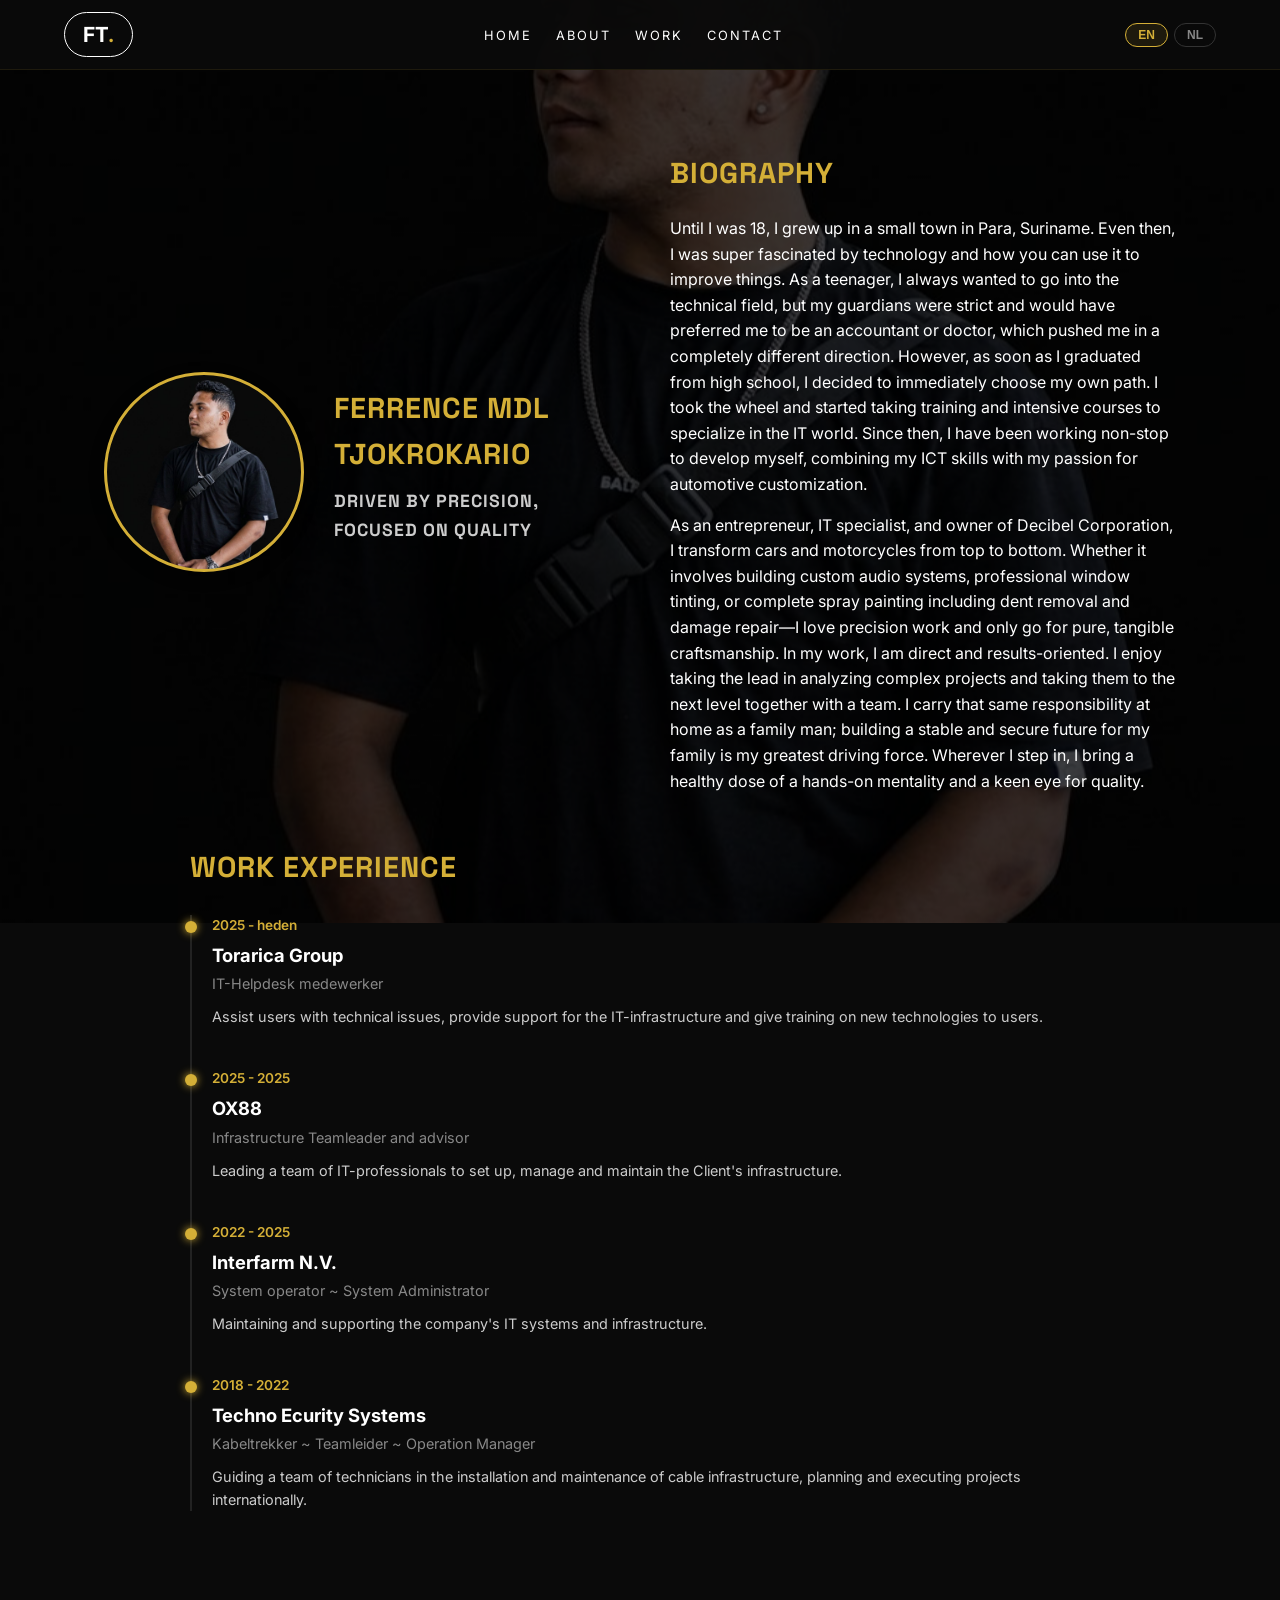
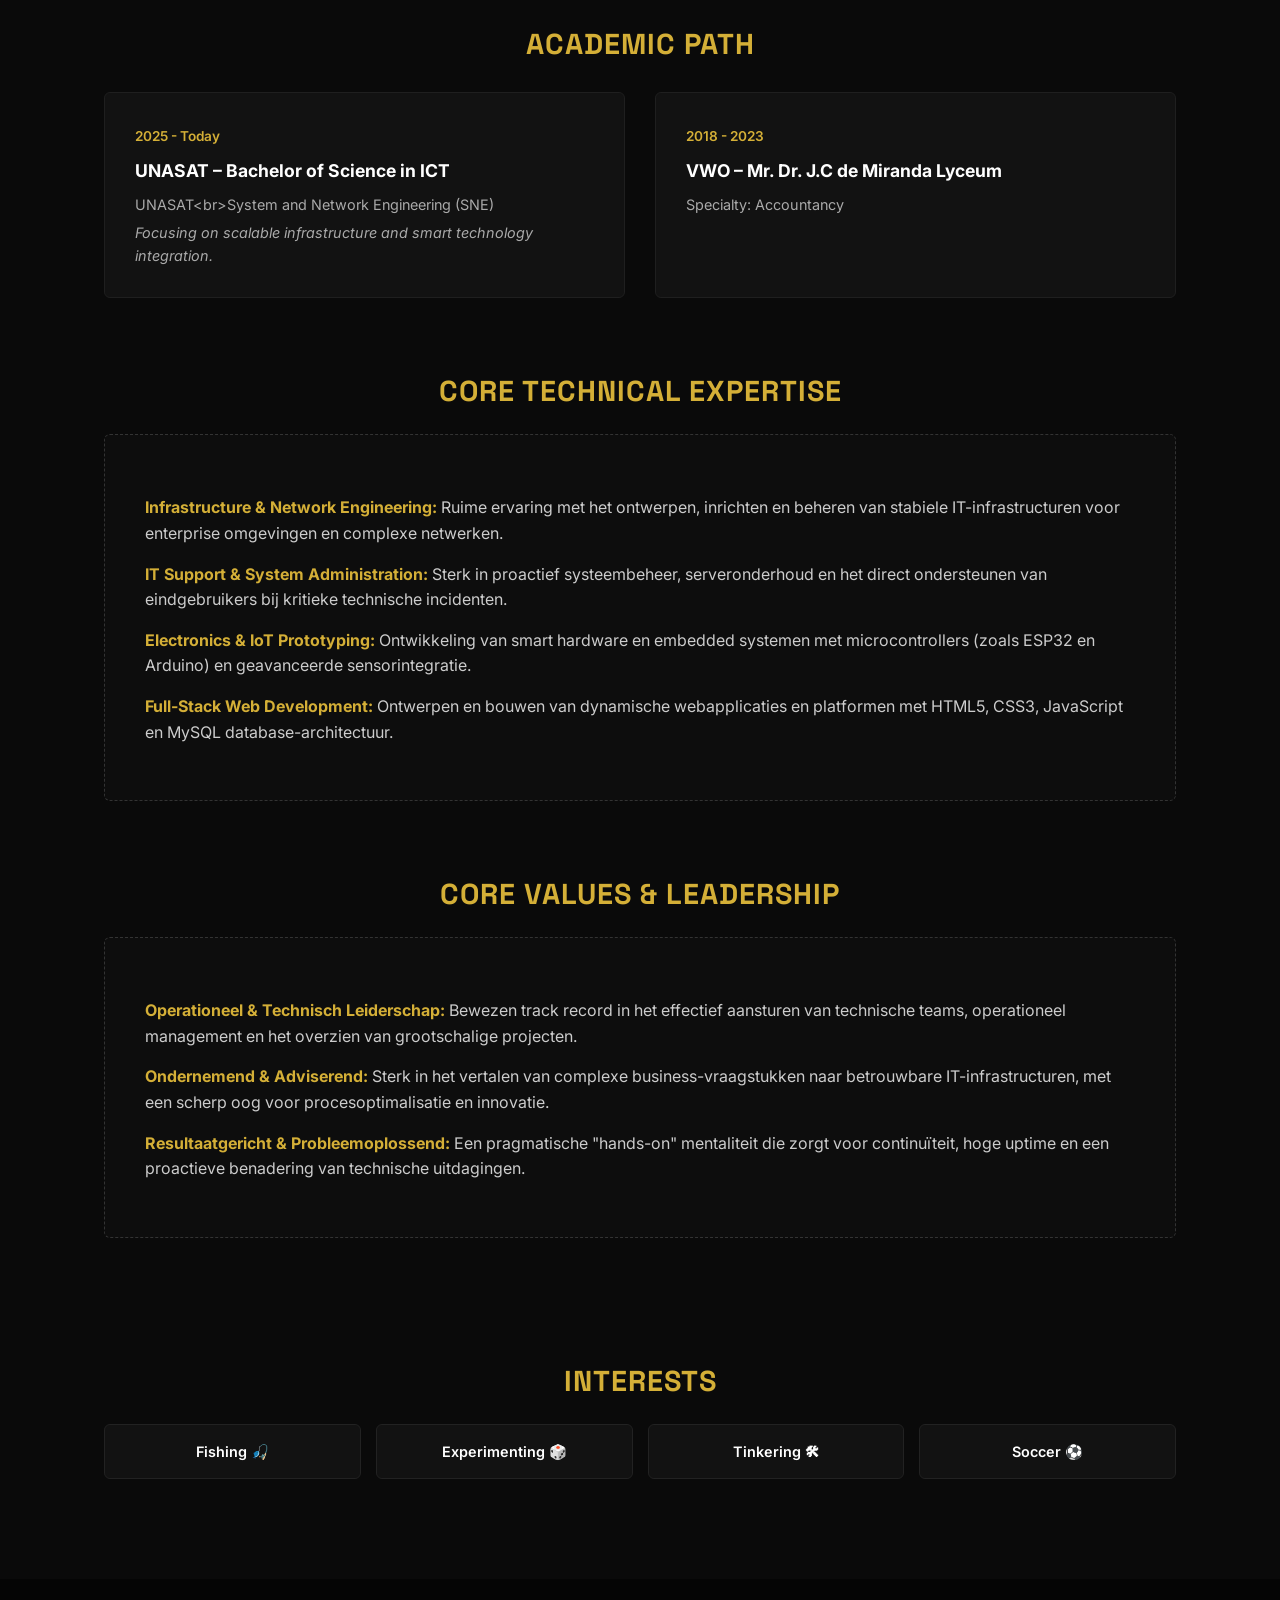
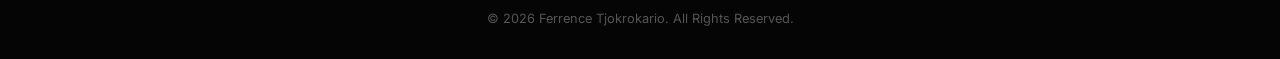
==== about.html @ aac88b79 "Updated portfolio files" ====
<!DOCTYPE html>
<html lang="en">
<head>
    <meta charset="UTF-8">
    <meta name="viewport" content="width=device-width, initial-scale=1.0">
    <title>About | Ferrence Tjokrokario</title>
    <link href="https://fonts.googleapis.com/css2?family=Space+Grotesk:wght@400;600;700&family=Inter:wght@300;400;600&display=swap" rel="stylesheet">
    <link rel="stylesheet" href="css/main.css">
    <link rel="stylesheet" href="css/about.css">
</head>
<body class="page-about">
    <nav>
        <div class="logo">FT<span>.</span></div>
        <ul class="nav-links">
            <li><a href="index.html" data-i18n="nav.home">Home</a></li>
            <li><a href="about.html" data-i18n="nav.about">About</a></li>
            <li><a href="work.html" data-i18n="nav.work">Work</a></li>
            <li><a href="contact.html" data-i18n="nav.contact">Contact</a></li>
        </ul>
        <div class="lang-switcher">
            <button type="button" class="lang-btn active" data-lang="en">EN</button>
            <button type="button" class="lang-btn" data-lang="nl">NL</button>
        </div>
    </nav>

    <section class="about-hero">
        <div class="overlay"></div>
        
        <div class="about-container fade-init">
            
            <div class="about-content">
                <div class="bio-section">
                    <div class="bio-image-container"></div>
                    <div class="bio-text-intro">
                        <h2 class="gold-heading professional-heading" data-i18n="about.nameHeading">Ferrence MDL Tjokrokario</h2>
                        <h3 class="professional-heading" data-i18n="about.paragraph" style="color: #ccc; font-size: 1.1rem; margin-top: -10px; margin-bottom: 15px;">Gedreven door precisie, gefocust op kwaliteit</h3>
                    </div>
                </div>
                
                <div class="bio-text">
                    <h2 class="gold-heading professional-heading" data-i18n="about.sectionTitle">Biografie</h2>
                    <p data-i18n="about.bioLabel">Ik ben een ondernemer en IT-specialist die het liefst bezig is met tastbare, strakke oplossingen. Als eigenaar van Decibel Corporation transformeer ik auto’s en motoren van top tot teen. Of het nu gaat om het bouwen van custom audio-installaties, professioneel ramen tinten, of het complete spuitwerk inclusief uitdeuken en schade fixen—ik hou van millimeterwerk en ga alleen voor puur vakwerk.</p>
                    <p data-i18n="about.introText" style="margin-top: 15px;">In mijn werk ben ik direct en resultaatgericht. Ik neem graag de leiding om ingewikkelde projecten te ontleden en samen met een team naar een hoger niveau te tillen. Diezelfde verantwoordelijkheid draag ik thuis als gezinsman; het bouwen aan een stabiele en veilige toekomst voor mijn familie is mijn grootste drijfveer. Waar ik ook instap, ik breng een flinke dosis "hands-on" mentaliteit en een scherp oog voor kwaliteit mee.</p>
                </div>
            </div>

            <div class="about-extended-content">
                
                <div class="timeline-section fade-init">
                    <h3 class="gold-heading professional-heading">Work Experience</h3>
                    <div class="timeline-container">
                        <div class="timeline-item">
                            <div class="timeline-dot"></div>
                            <span class="timeline-date">2025 - heden</span>
                            <h4>Torarica Group</h4>
                            <h5>IT-Helpdesk medewerker</h5>
                            <p>Assist users with technical issues, provide support for the IT-infrastructure and give training on new technologies to users.</p>
                        </div>
                        
                        <div class="timeline-item">
                            <div class="timeline-dot"></div>
                            <span class="timeline-date">2025 - 2025</span>
                            <h4>OX88</h4>
                            <h5>Infrastructure Teamleader and advisor</h5>
                            <p>Leading a team of IT-professionals to set up, manage and maintain the Client's infrastructure.</p>
                        </div>

                        <div class="timeline-item">
                            <div class="timeline-dot"></div>
                            <span class="timeline-date">2022 - 2025</span>
                            <h4>Interfarm N.V.</h4>
                            <h5>System operator ~ System Administrator</h5>
                            <p>Maintaining and supporting the company's IT systems and infrastructure.</p>
                        </div>

                        <div class="timeline-item">
                            <div class="timeline-dot"></div>
                            <span class="timeline-date">2018 - 2022</span>
                            <h4>Techno Ecurity Systems</h4>
                            <h5>Kabeltrekker ~ Teamleider ~ Operation Manager</h5>
                            <p>Guiding a team of technicians in the installation and maintenance of cable infrastructure, planning and executing projects internationally.</p>
                        </div>
                    </div>
                </div>

                <div class="education-section fade-init">
                    <h3 class="gold-heading text-center professional-heading" data-i18n="about.academicPath">Academic Path</h3>
                    <div class="education-grid">
                        <div class="edu-card">
                            <span class="year">2025 - Today</span>
                            <h4>UNASAT – Bachelor of Science in ICT</h4>
                            <p data-i18n="about.eduDetail">Specialisatie: System and Network Engineering (SNE)</p>
                            <p data-i18n="about.eduNote" style="margin-top: 5px; font-style: italic;">Met focus op schaalbare infrastructuur en slimme technologie-integratie.</p>
                        </div>
                        <div class="edu-card">
                            <span class="year">2018 - 2023</span>
                            <h4>VWO – Mr. Dr. J.C de Miranda Lyceum</h4>
                            <p>Specialty: Accountancy</p>
                        </div>
                    </div>
                </div>

                <div class="custom-section-one fade-init">
                    <h3 class="gold-heading text-center professional-heading">Core Technical Expertise</h3>
                    <div class="custom-container-box">
                        <div class="expert-container">
                             <p><span class="gold-title">Infrastructure & Network Engineering:</span> Ruime ervaring met het ontwerpen, inrichten en beheren van stabiele IT-infrastructuren voor enterprise omgevingen en complexe netwerken.</p>
                             <p><span class="gold-title">IT Support & System Administration:</span> Sterk in proactief systeembeheer, serveronderhoud en het direct ondersteunen van eindgebruikers bij kritieke technische incidenten.</p>
                             <p><span class="gold-title">Electronics & IoT Prototyping:</span> Ontwikkeling van smart hardware en embedded systemen met microcontrollers (zoals ESP32 en Arduino) en geavanceerde sensorintegratie.</p>
                             <p><span class="gold-title">Full-Stack Web Development:</span> Ontwerpen en bouwen van dynamische webapplicaties en platformen met HTML5, CSS3, JavaScript en MySQL database-architectuur.</p>
                        </div>
                    </div>
                </div>

                <div class="custom-section-two fade-init">
                    <h3 class="gold-heading text-center professional-heading">Core Values & Leadership</h3>
                    <div class="custom-container-box">
                       <div class="expert-container">
                            <p><span class="gold-title">Operationeel & Technisch Leiderschap:</span> Bewezen track record in het effectief aansturen van technische teams, operationeel management en het overzien van grootschalige projecten.</p>
                            <p><span class="gold-title">Ondernemend & Adviserend:</span> Sterk in het vertalen van complexe business-vraagstukken naar betrouwbare IT-infrastructuren, met een scherp oog voor procesoptimalisatie en innovatie.</p>
                            <p><span class="gold-title">Resultaatgericht & Probleemoplossend:</span> Een pragmatische "hands-on" mentaliteit die zorgt voor continuïteit, hoge uptime en een proactieve benadering van technische uitdagingen.</p>
                        </div>
                    </div>
                </div>

                <div class="interest-section fade-init">
                    <h3 class="gold-heading text-center professional-heading">Interests</h3>
                    <div class="interest-grid">
                        <div class="interest-card">Fishing 🎣</div>
                        <div class="interest-card">Experimenting 🎲</div>
                        <div class="interest-card">Tinkering 🛠</div>
                        <div class="interest-card">Soccer ⚽</div>
                    </div>
                </div>

            </div> </div> </section>

    <footer>
        <p data-i18n="footer.text">© 2026 Ferrence Tjokrokario. All Rights Reserved.</p>
    </footer>

    <script src="js/main.js"></script>
</body>
</html>
---- css/main.css ----
:root {
    --black: #0a0a0a;
    --gold: #D4AF37;
    --white: #ffffff;
    --grey: #1a1a1a;
}

html {
    scroll-behavior: smooth;
}

* {
    margin: 0;
    padding: 0;
    box-sizing: border-box;
}

body {
    position: relative;
    min-height: 100vh;
    background-color: var(--black);
    color: var(--white);
    font-family: 'Inter', sans-serif;
    line-height: 1.6;
    overflow-x: hidden;
}

nav {
    display: flex;
    justify-content: space-between;
    align-items: center;
    padding: 12px 5%;
    background: rgba(10, 10, 10, 0.95);
    position: fixed;
    width: 100%;
    top: 0;
    z-index: 1000;
    border-bottom: 1px solid rgba(212, 175, 55, 0.1);
}

.logo { 
    font-size: 1.3rem; 
    font-weight: 700; 
    color: var(--white);
    border: 1px solid var(--white);
    padding: 5px 18px;
    border-radius: 50px;
    cursor: default;
    transition: all 0.3s ease-in-out;
}
.logo span { color: var(--gold); }

.logo:hover {
    color: var(--gold);
    border-color: var(--gold);
    box-shadow: 0 0 15px rgba(212, 175, 55, 0.5);
    text-shadow: 0 0 5px rgba(212, 175, 55, 0.3);
}

.nav-links { display: flex; list-style: none; }
.nav-links li { margin-left: 24px; }
.nav-links a { 
    color: white; 
    text-decoration: none; 
    text-transform: uppercase; 
    font-size: 0.8rem; 
    letter-spacing: 2px; 
    transition: color 0.3s ease; 
}
.nav-links a:hover { color: var(--gold); }

.lang-switcher { display: flex; gap: 6px; margin-left: 15px; }
.lang-btn {
    background: none; border: 1px solid #333; color: #888;
    padding: 4px 12px; font-size: 0.75rem; font-weight: 600;
    cursor: pointer; border-radius: 50px; transition: all 0.3s ease;
}
.lang-btn.active { border-color: var(--gold); color: var(--gold); background: rgba(212, 175, 55, 0.1); }

/* Unified Professional Heading Style Rule Descriptor */
.professional-heading {
    font-family: 'Space Grotesk', sans-serif !important;
    text-transform: uppercase;
    letter-spacing: 1px;
    font-weight: 700;
}

.btn-gold { 
    background: var(--gold); color: black; padding: 12px 35px; 
    text-decoration: none; font-weight: bold; border-radius: 50px; 
    display: inline-block; transition: all 0.3s ease;
}
.btn-gold:hover { transform: translateY(-3px); box-shadow: 0 5px 15px rgba(212, 175, 55, 0.3); }

.home-hero { height: 100vh; display: flex; align-items: center; justify-content: center; text-align: center; }
.hero-stack { display: flex; flex-direction: column; align-items: center; gap: 20px; }
.home-hero h1 { font-size: 3.5rem; color: var(--gold); margin: 0; }
.role-text { font-size: 1.1rem; letter-spacing: 3px; text-transform: uppercase; color: #ccc; }

.badges { display: flex; flex-wrap: wrap; justify-content: center; gap: 10px; margin-bottom: 15px; }
.badges span { border: 1px solid var(--gold); padding: 6px 14px; border-radius: 20px; font-size: 0.75rem; }

footer { text-align: center; padding: 30px; background: #050505; font-size: 0.8rem; color: #555; }

.fade-init { opacity: 0; transform: translateY(20px); transition: opacity 0.8s ease-out, transform 0.8s ease-out; }
.fade-init.visible { opacity: 1; transform: translateY(0); }

/* ==========================================================================
   HOME PAGE MOBILE FIX (Voor schermen zoals 360x800)
   ========================================================================== */

@media (max-width: 480px) {
    /* Maakt de gigantische titel op de home-pagina perfect passend op mobiel */
    .home-hero h1 {
        font-size: 1.8rem !important; /* Verlaagd van 2.4rem naar 1.8rem voor 360x800 schermen */
        line-height: 1.3 !important;
        margin-bottom: 15px !important;
    }

    /* Als je een ondertitel of sub-heading (p) in je hero hebt: */
    .home-hero p {
        font-size: 1rem !important;
        line-height: 1.5 !important;
    }
    
    /* Zorgt dat de knoppen op de homepagina niet tegen de randen plakken */
    .hero-buttons {
        display: flex;
        flex-direction: column;
        width: 100%;
        gap: 15px;
    }
}
/* ==========================================================================
   Page Specific Backgrounds (Home, Work, Contact Only)
   ========================================================================== */

/* 1. Apply the blurred background structure on specific pages */
body.page-home::before,
body.page-work::before,
body.page-contact::before {
    content: "";
    position: fixed;
    inset: 0;
    z-index: -1;
    /* Dark gradient overlay ensures your white text remains beautifully readable */
    background-image: linear-gradient(rgba(0, 0, 0, 0.65), rgba(0, 0, 0, 0.65)), url('../img/back-ground-photo.jpg');
    background-size: cover;
    background-position: center;
    background-repeat: no-repeat;
    filter: blur(10px); /* Clean 10% depth blur effect */
    transform: scale(1.05); /* Eliminates white edges caused by the blur */
}

/* 2. Prevent the main site background image from leaking into the About page */
body.page-about::before {
    display: none !important;
}
---- css/about.css ----
.about-hero {
    position: relative;
    padding-top: 150px;
    padding-bottom: 80px;
    display: block;
    width: 100%;
}

.about-hero::before {
    content: "";
    position: fixed;
    inset: 0;
    z-index: -1;
    background-image: linear-gradient(rgba(0, 0, 0, 0.75), rgba(0, 0, 0, 0.75)), url('../img/profile/profile-pic.jpg');
    background-size: cover;
    background-position: center;
    background-repeat: no-repeat;
    transform: scale(1.05);
}

.overlay { 
    position: absolute; 
    top: 0; 
    left: 0; 
    width: 100%; 
    height: 100%; 
    background: transparent; 
    z-index: 1; 
}

/* HET ANKER: Trekt alles strak gelijk met de navbar */
.about-container {
    max-width: 1200px;
    margin: 0 auto;
    padding: 0 5%;
    position: relative;
    z-index: 2;
    box-sizing: border-box;
}

/* De hoofd grid voor Desktop */
.about-content { 
    position: relative; 
    z-index: 2; 
    display: grid; 
    grid-template-columns: 1fr 1fr; 
    gap: 60px; 
    width: 100%; 
    margin-bottom: 50px;
}

.name-heading { color: var(--gold); font-size: 2.4rem !important; margin-bottom: 10px; }
.gold-heading { color: var(--gold); font-size: 1.8rem; margin-bottom: 20px; }
.text-center { text-align: center; }

.bio-section { 
    display: flex; 
    flex-direction: row;       
    align-items: center;       
    gap: 30px; 
    grid-column: span 1; 
}

.bio-image-container {
    width: 200px;  
    height: 200px; 
    border-radius: 50%; 
    background-image: url(../img/profile/profile-pic.jpg);
    background-size: cover;
    background-position: center;
    border: 3px solid var(--gold); 
    box-shadow: 0 5px 15px rgba(0,0,0,0.3);
    flex-shrink: 0; 
}

.about-extended-content { position: relative; z-index: 2; display: flex; flex-direction: column; gap: 70px; width: 100%; }

.timeline-section { max-width: 900px; width: 100%; margin: 0 auto; }
.timeline-container { border-left: 2px solid #222; padding-left: 20px; position: relative; margin-top: 25px; }
.timeline-item { position: relative; margin-bottom: 40px; }
.timeline-dot { position: absolute; width: 12px; height: 12px; background: var(--gold); border-radius: 50%; left: -27px; top: 6px; box-shadow: 0 0 8px var(--gold); }
.timeline-date { font-size: 0.85rem; color: var(--gold); font-weight: 600; display: block; margin-bottom: 4px; }
.timeline-item h4 { font-size: 1.15rem; color: var(--white); margin-bottom: 2px; }
.timeline-item h5 { font-size: 0.9rem; color: #888; font-weight: 400; margin-bottom: 10px; }
.timeline-item p { color: #ccc; font-size: 0.9rem; }

.education-section { width: 100%; }
.education-grid { display: grid; grid-template-columns: 1fr 1fr; gap: 30px; margin-top: 25px; }
.edu-card { background: rgba(26, 26, 26, 0.5); padding: 30px; border-left: 4px solid var(--gold); border-radius: 6px; border: 1px solid #1f1f1f; }
.year { color: var(--gold); font-size: 0.85rem; font-weight: 600; }
.edu-card h4 { margin: 8px 0; font-size: 1.1rem; color: var(--white); }
.edu-card p { color: #aaa; font-size: 0.9rem; }

.custom-container-box {
    background: rgba(15, 15, 15, 0.6);
    border: 1px dashed #333;
    padding: 40px;
    border-radius: 6px;
    margin-top: 20px;
}

.interest-section {
    width: 100%;
    margin-top: 50px;
    margin-bottom: 20px; 
}

.interest-grid {
    display: grid;
    grid-template-columns: repeat(auto-fit, minmax(160px, 1fr)); 
    gap: 15px;
    width: 100%;
}

.interest-card {
    background: rgba(26, 26, 26, 0.5);
    border: 1px solid #222;
    padding: 15px;
    text-align: center;
    border-radius: 6px;
    font-weight: 600;
    font-size: 0.9rem;
    transition: border-color 0.3s;
    display: flex;
    align-items: center;
    justify-content: center;
    min-height: 50px; 
}
.interest-card:hover { border-color: var(--gold); }

.expert-container {
    text-align: left;
    line-height: 1.6;
    margin-top: 20px;
}

.expert-container p {
    color: #ccc; 
    margin-bottom: 15px;
}

.gold-title {
    color: var(--gold);
    font-weight: bold;
}

/* ==========================================================================
   RESPONSIVE MOBILE FIX (Geoptimaliseerd voor 360x800)
   ========================================================================== */
@media (max-width: 768px) {
    .about-hero {
        padding-top: 100px !important;
        padding-bottom: 40px !important;
    }

    /* Dwingt de foto en intro BÓVEN de biografie-tekst */
    .about-content {
        grid-template-columns: 1fr !important;
        gap: 30px !important;
    }

    /* Centreert de profielfoto netjes op je telefoonscherm */
    .bio-section {
        flex-direction: column !important;
        text-align: center !important;
        align-items: center !important;
        gap: 15px !important;
    }

    .bio-image-container {
        width: 150px !important; /* Iets compacter op mobiel */
        height: 150px !important;
    }

    .professional-heading, 
    .section-title-large,
    h2 {
        font-size: 1.6rem !important; 
        margin-bottom: 15px !important;
        text-align: center !important;
    }

    .bio-text-intro h3 {
        text-align: center !important;
    }

    /* Zet ook de opleidingen netjes onder elkaar */
    .education-grid {
        grid-template-columns: 1fr !important;
        gap: 20px !important;
    }

    .custom-container-box {
        padding: 20px !important;
    }
}
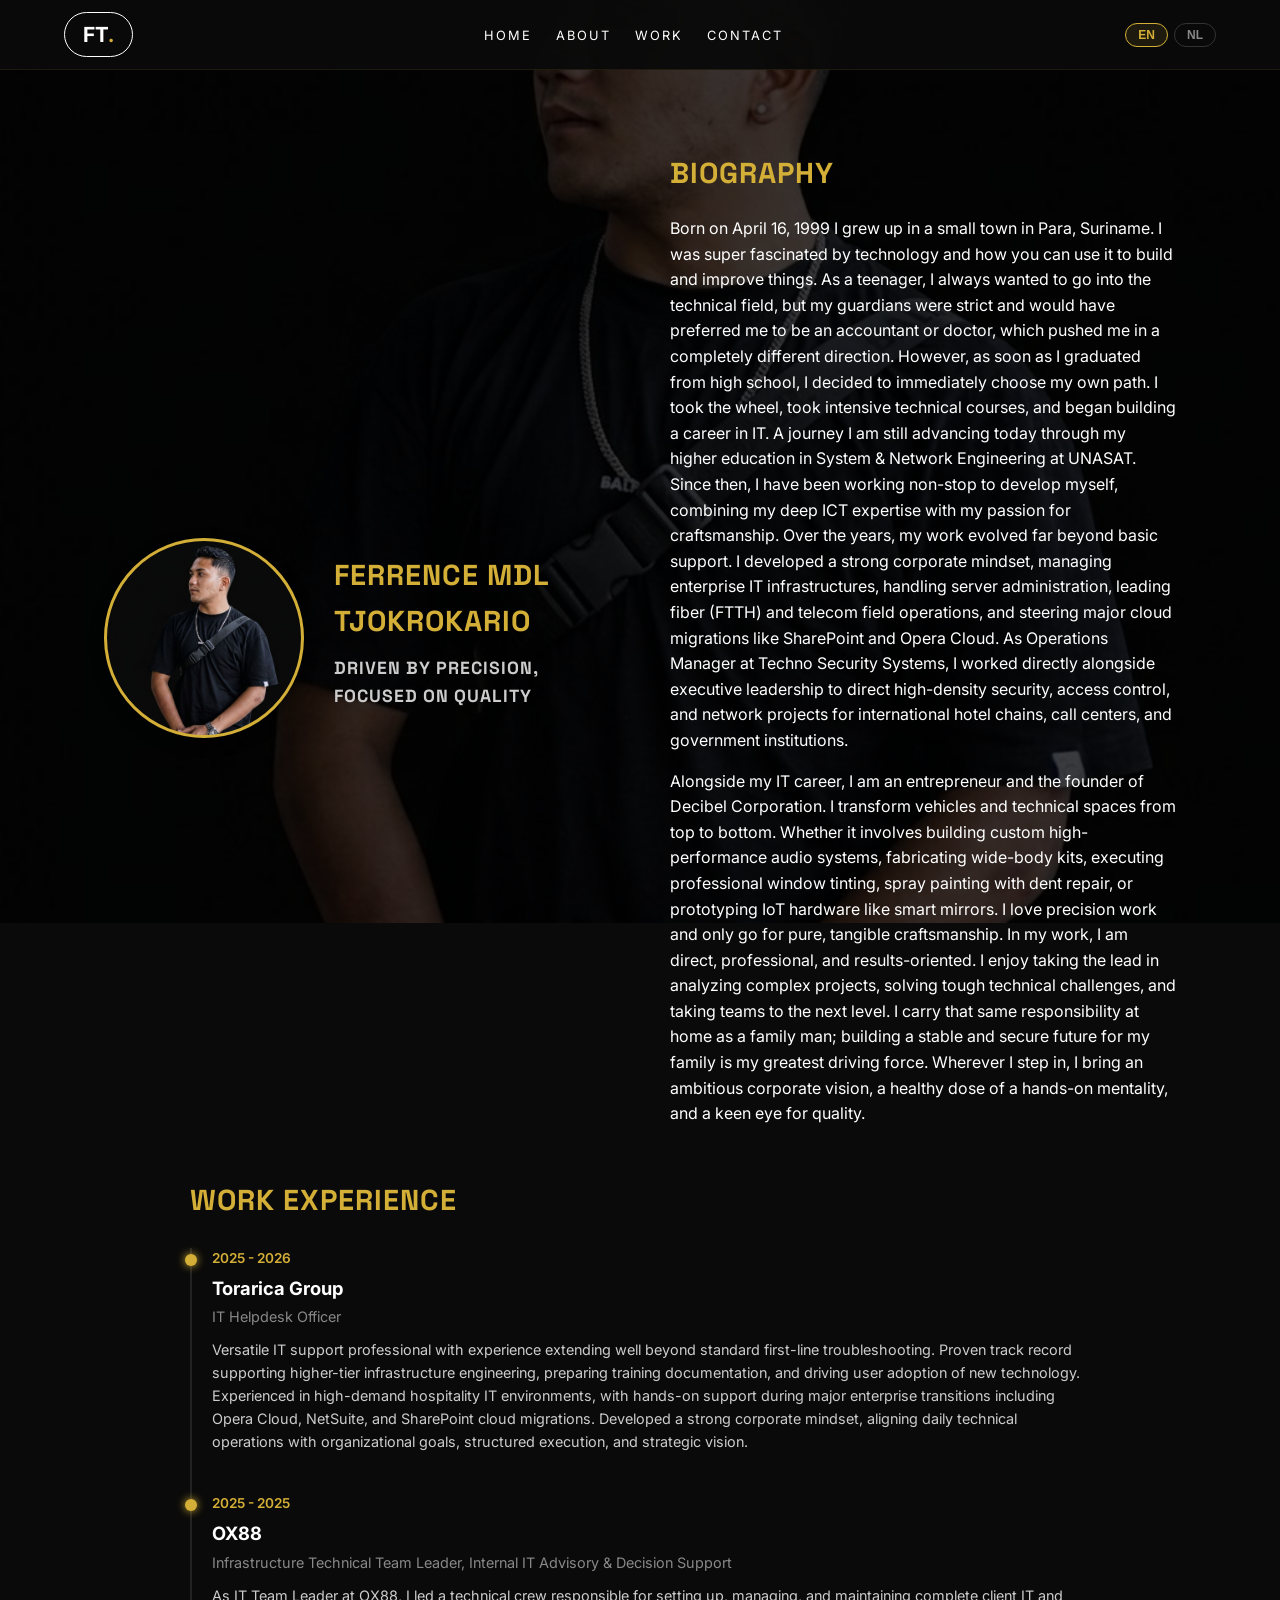
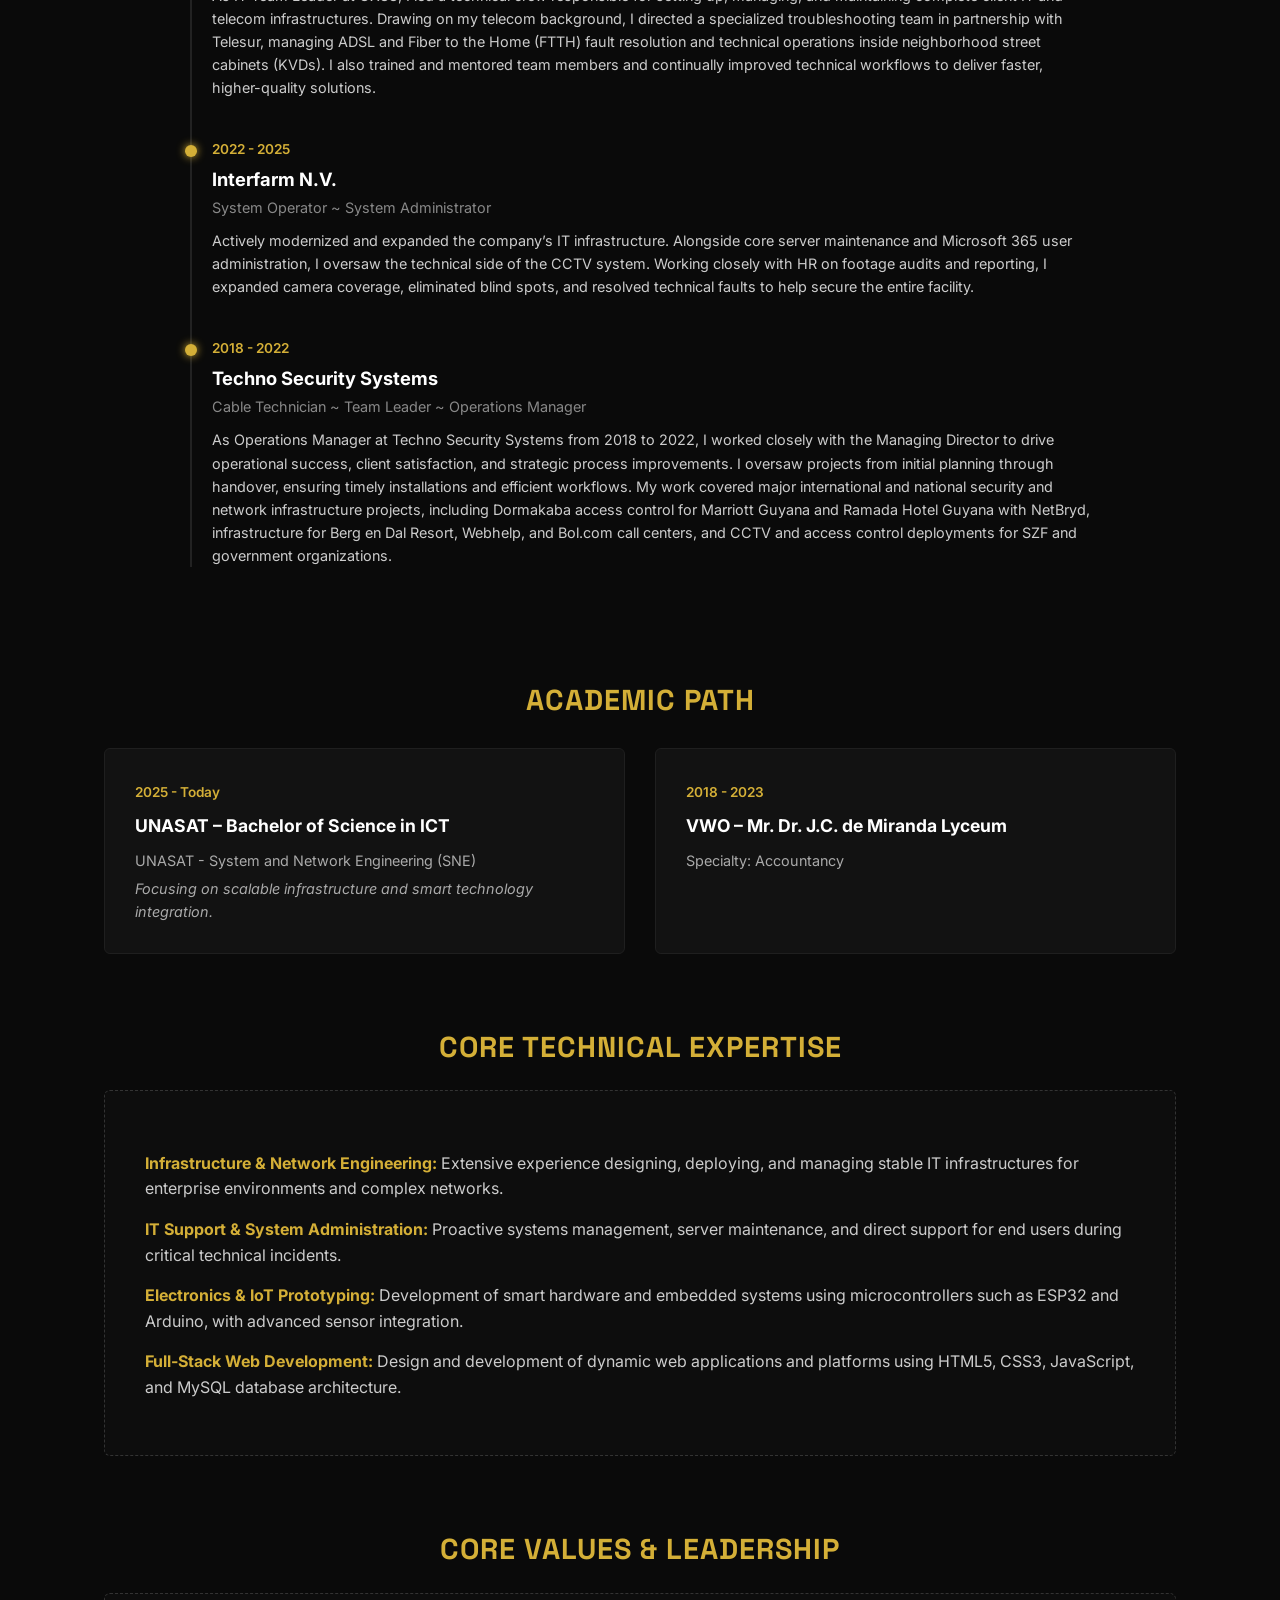
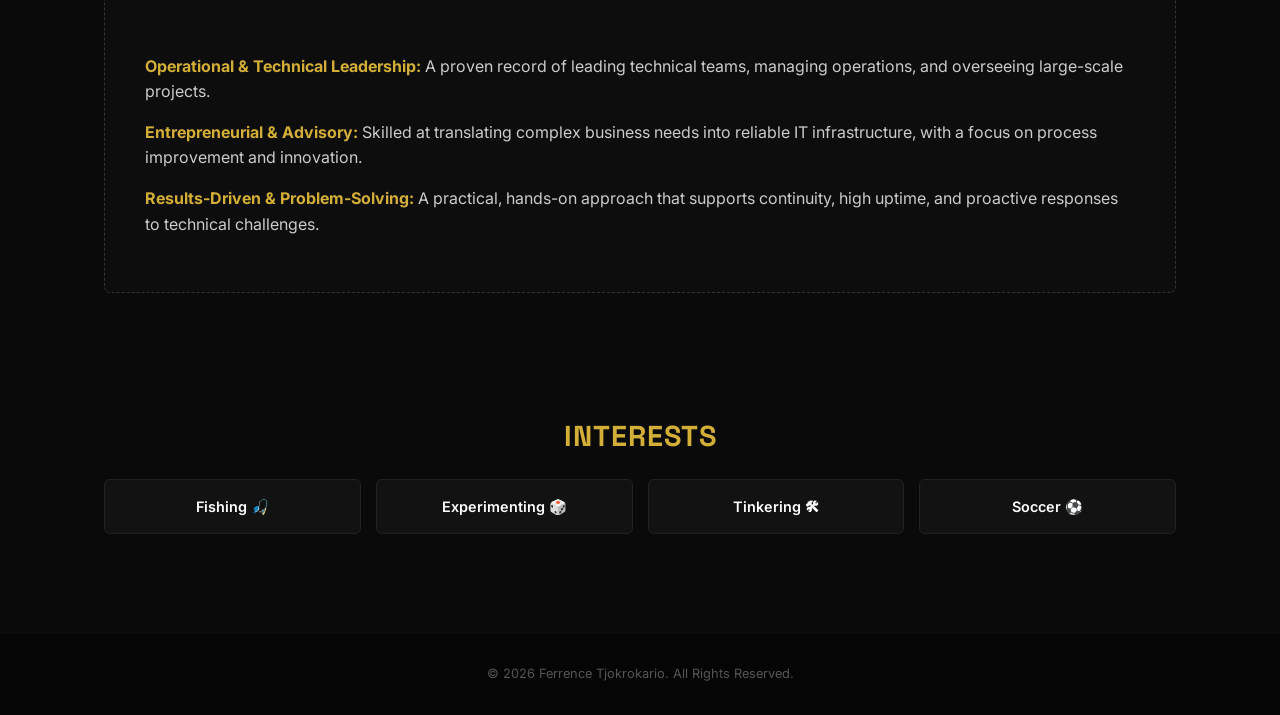
==== commit f4bd7e63: "Update portfolio site and add media assets Co-authored-by: Copilot <223556219+Copilot@users.noreply." ====
--- a/about.html
+++ b/about.html
@@ -3,7 +3,20 @@
 <head>
     <meta charset="UTF-8">
     <meta name="viewport" content="width=device-width, initial-scale=1.0">
-    <title>About | Ferrence Tjokrokario</title>
+    <title data-i18n="page.about.title">About | Ferrence Tjokrokario Portfolio</title>
+    <meta name="description" content="Learn about Ferrence Tjokrokario's experience, education, technical expertise, and leadership in ICT, networking, and infrastructure.">
+    <link rel="icon" type="image/png" href="img/favicon.png" sizes="32x32">
+    <meta property="og:type" content="website">
+    <meta property="og:title" content="About Ferrence Tjokrokario | Portfolio">
+    <meta property="og:description" content="Experience, education, technical expertise, and leadership in ICT, networking, and infrastructure.">
+    <meta property="og:image" content="https://itzzferry171-maker.github.io/portfolio/img/og-image.png">
+    <meta property="og:image:width" content="1200">
+    <meta property="og:image:height" content="630">
+    <meta property="og:url" content="https://itzzferry171-maker.github.io/portfolio/about.html">
+    <meta name="twitter:card" content="summary_large_image">
+    <meta name="twitter:title" content="About Ferrence Tjokrokario | Portfolio">
+    <meta name="twitter:description" content="Experience, education, technical expertise, and leadership in ICT, networking, and infrastructure.">
+    <meta name="twitter:image" content="https://itzzferry171-maker.github.io/portfolio/img/og-image.png">
     <link href="https://fonts.googleapis.com/css2?family=Space+Grotesk:wght@400;600;700&family=Inter:wght@300;400;600&display=swap" rel="stylesheet">
     <link rel="stylesheet" href="css/main.css">
     <link rel="stylesheet" href="css/about.css">
@@ -33,52 +46,52 @@
                     <div class="bio-image-container"></div>
                     <div class="bio-text-intro">
                         <h2 class="gold-heading professional-heading" data-i18n="about.nameHeading">Ferrence MDL Tjokrokario</h2>
-                        <h3 class="professional-heading" data-i18n="about.paragraph" style="color: #ccc; font-size: 1.1rem; margin-top: -10px; margin-bottom: 15px;">Gedreven door precisie, gefocust op kwaliteit</h3>
+                        <h3 class="professional-heading about-subheading" data-i18n="about.paragraph">Gedreven door precisie, gefocust op kwaliteit</h3>
                     </div>
                 </div>
                 
                 <div class="bio-text">
                     <h2 class="gold-heading professional-heading" data-i18n="about.sectionTitle">Biografie</h2>
                     <p data-i18n="about.bioLabel">Ik ben een ondernemer en IT-specialist die het liefst bezig is met tastbare, strakke oplossingen. Als eigenaar van Decibel Corporation transformeer ik auto’s en motoren van top tot teen. Of het nu gaat om het bouwen van custom audio-installaties, professioneel ramen tinten, of het complete spuitwerk inclusief uitdeuken en schade fixen—ik hou van millimeterwerk en ga alleen voor puur vakwerk.</p>
-                    <p data-i18n="about.introText" style="margin-top: 15px;">In mijn werk ben ik direct en resultaatgericht. Ik neem graag de leiding om ingewikkelde projecten te ontleden en samen met een team naar een hoger niveau te tillen. Diezelfde verantwoordelijkheid draag ik thuis als gezinsman; het bouwen aan een stabiele en veilige toekomst voor mijn familie is mijn grootste drijfveer. Waar ik ook instap, ik breng een flinke dosis "hands-on" mentaliteit en een scherp oog voor kwaliteit mee.</p>
+                    <p class="about-intro-text" data-i18n="about.introText">In mijn werk ben ik direct en resultaatgericht. Ik neem graag de leiding om ingewikkelde projecten te ontleden en samen met een team naar een hoger niveau te tillen. Diezelfde verantwoordelijkheid draag ik thuis als gezinsman; het bouwen aan een stabiele en veilige toekomst voor mijn familie is mijn grootste drijfveer. Waar ik ook instap, ik breng een flinke dosis "hands-on" mentaliteit en een scherp oog voor kwaliteit mee.</p>
                 </div>
             </div>
 
             <div class="about-extended-content">
                 
                 <div class="timeline-section fade-init">
-                    <h3 class="gold-heading professional-heading">Work Experience</h3>
+                    <h3 class="gold-heading professional-heading" data-i18n="about.workExperience">Work Experience</h3>
                     <div class="timeline-container">
                         <div class="timeline-item">
                             <div class="timeline-dot"></div>
-                            <span class="timeline-date">2025 - heden</span>
+                            <span class="timeline-date">2025 - 2026</span>
                             <h4>Torarica Group</h4>
-                            <h5>IT-Helpdesk medewerker</h5>
-                            <p>Assist users with technical issues, provide support for the IT-infrastructure and give training on new technologies to users.</p>
+                            <h5 data-i18n="about.job1.role">IT-Helpdesk officer</h5>
+                            <p data-i18n="about.job1.desc">Versatile IT Support Professional with experience extending well beyond standard first-line troubleshooting. Proven track record of supporting higher-tier infrastructure engineering and training documentation, and driving user adoption for new tech integrations. Deeply experienced in high-demand hospitality IT environments, with direct hands-on support during major enterprise transitions including Opera Cloud, NetSuite, and SharePoint cloud migrations. Developed a strong corporate mindset, aligning daily technical operations with broader organizational goals, structured execution methods, and strategic vision.</p>
                         </div>
                         
                         <div class="timeline-item">
                             <div class="timeline-dot"></div>
                             <span class="timeline-date">2025 - 2025</span>
                             <h4>OX88</h4>
-                            <h5>Infrastructure Teamleader and advisor</h5>
-                            <p>Leading a team of IT-professionals to set up, manage and maintain the Client's infrastructure.</p>
+                            <h5 data-i18n="about.job2.role">Infrastructure Technical Team Leader, Internal IT Advisory & Decision Support</h5>
+                            <p data-i18n="about.job2.desc">As IT Team Leader at OX88, I led a dedicated technical crew responsible for setting up, managing, and maintaining complete client IT and telecom infrastructures. Capitalizing on my telecom background, I directed the specialized troubleshooting team in partnership with Telesur, managing ADSL and Fiber to the Home (FTTH) fault clearance and performing technical operations inside neighborhood street cabinets (KVDs). Alongside operational management, I actively trained and mentored team members to strengthen technical capabilities across the team. Driven by strong personal initiative, I consistently evaluated technical workflows to introduce faster, higher-quality solutions that significantly improved the company’s problem-solving speed.</p>
                         </div>
 
                         <div class="timeline-item">
                             <div class="timeline-dot"></div>
                             <span class="timeline-date">2022 - 2025</span>
                             <h4>Interfarm N.V.</h4>
-                            <h5>System operator ~ System Administrator</h5>
-                            <p>Maintaining and supporting the company's IT systems and infrastructure.</p>
+                            <h5 data-i18n="about.job3.role">System Operator ~ System Administrator</h5>
+                            <p data-i18n="about.job3.desc">Active role in modernizing and expanding the company's IT infrastructure. Beyond handling core server maintenance and Microsoft 365 user administration, I oversaw the technical side of the CCTV system. In close collaboration with HR, who utilized the system for footage audits and reporting, I took charge of expanding camera coverage, eliminating blind spots, and resolving technical system faults to ensure total facility security.</p>
                         </div>
 
                         <div class="timeline-item">
                             <div class="timeline-dot"></div>
                             <span class="timeline-date">2018 - 2022</span>
-                            <h4>Techno Ecurity Systems</h4>
-                            <h5>Kabeltrekker ~ Teamleider ~ Operation Manager</h5>
-                            <p>Guiding a team of technicians in the installation and maintenance of cable infrastructure, planning and executing projects internationally.</p>
+                            <h4>Techno Security Systems</h4>
+                            <h5 data-i18n="about.job4.role">Cable Technician ~ Team Leader ~ Operations Manager</h5>
+                            <p data-i18n="about.job4.desc">Serving as Operations Manager at Techno Security Systems from 2018 to 2022, I worked closely with the Managing Director to drive operational success, client satisfaction, and strategic process improvements. I oversaw project execution from inception to final handover, ensuring installations were delivered on schedule while optimizing workflows for efficiency. My scope encompassed large-scale international and national security and network infrastructure projects, including Dormakaba access control installations for Marriott Guyana and Ramada Hotel Guyana (with NetBryd), infrastructure setups for Berg en Dal Resort, Webhelp, and Bol.com call centers, alongside major CCTV and access control deployments for SZF and government entities.</p>
                         </div>
                     </div>
                 </div>
@@ -87,49 +100,49 @@
                     <h3 class="gold-heading text-center professional-heading" data-i18n="about.academicPath">Academic Path</h3>
                     <div class="education-grid">
                         <div class="edu-card">
-                            <span class="year">2025 - Today</span>
-                            <h4>UNASAT – Bachelor of Science in ICT</h4>
+                            <span class="year" data-i18n="about.year.today">2025 - Today</span>
+                            <h4 data-i18n="about.eduTitle">UNASAT – Bachelor of Science in ICT</h4>
                             <p data-i18n="about.eduDetail">Specialisatie: System and Network Engineering (SNE)</p>
-                            <p data-i18n="about.eduNote" style="margin-top: 5px; font-style: italic;">Met focus op schaalbare infrastructuur en slimme technologie-integratie.</p>
+                            <p class="edu-note" data-i18n="about.eduNote">Met focus op schaalbare infrastructuur en slimme technologie-integratie.</p>
                         </div>
                         <div class="edu-card">
                             <span class="year">2018 - 2023</span>
-                            <h4>VWO – Mr. Dr. J.C de Miranda Lyceum</h4>
-                            <p>Specialty: Accountancy</p>
+                            <h4><button class="certificate-trigger" type="button" data-certificate-images="img/certificates/vwo-diploma-ferrence.jpeg"><span data-i18n="about.secondarySchool">VWO – Mr. Dr. J.C de Miranda Lyceum</span><img class="certificate-preview" src="img/certificates/vwo-diploma-ferrence.jpeg" alt="" aria-hidden="true"></button></h4>
+                            <p data-i18n="about.secondarySpecialty">Specialty: Accountancy</p>
                         </div>
                     </div>
                 </div>
 
                 <div class="custom-section-one fade-init">
-                    <h3 class="gold-heading text-center professional-heading">Core Technical Expertise</h3>
+                    <h3 class="gold-heading text-center professional-heading" data-i18n="about.expertise">Core Technical Expertise</h3>
                     <div class="custom-container-box">
                         <div class="expert-container">
-                             <p><span class="gold-title">Infrastructure & Network Engineering:</span> Ruime ervaring met het ontwerpen, inrichten en beheren van stabiele IT-infrastructuren voor enterprise omgevingen en complexe netwerken.</p>
-                             <p><span class="gold-title">IT Support & System Administration:</span> Sterk in proactief systeembeheer, serveronderhoud en het direct ondersteunen van eindgebruikers bij kritieke technische incidenten.</p>
-                             <p><span class="gold-title">Electronics & IoT Prototyping:</span> Ontwikkeling van smart hardware en embedded systemen met microcontrollers (zoals ESP32 en Arduino) en geavanceerde sensorintegratie.</p>
-                             <p><span class="gold-title">Full-Stack Web Development:</span> Ontwerpen en bouwen van dynamische webapplicaties en platformen met HTML5, CSS3, JavaScript en MySQL database-architectuur.</p>
+                             <p><span class="gold-title" data-i18n="about.expertise1.title">Infrastructure & Network Engineering:</span> <span data-i18n="about.expertise1.desc">Extensive experience designing, deploying, and managing stable IT infrastructures for enterprise environments and complex networks.</span></p>
+                             <p><span class="gold-title" data-i18n="about.expertise2.title">IT Support & System Administration:</span> <span data-i18n="about.expertise2.desc">Proactive systems management, server maintenance, and direct support for end users during critical technical incidents.</span></p>
+                             <p><span class="gold-title" data-i18n="about.expertise3.title">Electronics & IoT Prototyping:</span> <span data-i18n="about.expertise3.desc">Development of smart hardware and embedded systems using microcontrollers such as ESP32 and Arduino, with advanced sensor integration.</span></p>
+                             <p><span class="gold-title" data-i18n="about.expertise4.title">Full-Stack Web Development:</span> <span data-i18n="about.expertise4.desc">Design and development of dynamic web applications and platforms using HTML5, CSS3, JavaScript, and MySQL database architecture.</span></p>
                         </div>
                     </div>
                 </div>
 
                 <div class="custom-section-two fade-init">
-                    <h3 class="gold-heading text-center professional-heading">Core Values & Leadership</h3>
+                    <h3 class="gold-heading text-center professional-heading" data-i18n="about.values">Core Values & Leadership</h3>
                     <div class="custom-container-box">
                        <div class="expert-container">
-                            <p><span class="gold-title">Operationeel & Technisch Leiderschap:</span> Bewezen track record in het effectief aansturen van technische teams, operationeel management en het overzien van grootschalige projecten.</p>
-                            <p><span class="gold-title">Ondernemend & Adviserend:</span> Sterk in het vertalen van complexe business-vraagstukken naar betrouwbare IT-infrastructuren, met een scherp oog voor procesoptimalisatie en innovatie.</p>
-                            <p><span class="gold-title">Resultaatgericht & Probleemoplossend:</span> Een pragmatische "hands-on" mentaliteit die zorgt voor continuïteit, hoge uptime en een proactieve benadering van technische uitdagingen.</p>
+                            <p><span class="gold-title" data-i18n="about.value1.title">Operational & Technical Leadership:</span> <span data-i18n="about.value1.desc">A proven record of leading technical teams, managing operations, and overseeing large-scale projects.</span></p>
+                            <p><span class="gold-title" data-i18n="about.value2.title">Entrepreneurial & Advisory:</span> <span data-i18n="about.value2.desc">Skilled at translating complex business needs into reliable IT infrastructure, with a focus on process improvement and innovation.</span></p>
+                            <p><span class="gold-title" data-i18n="about.value3.title">Results-Driven & Problem-Solving:</span> <span data-i18n="about.value3.desc">A practical, hands-on approach that supports continuity, high uptime, and proactive responses to technical challenges.</span></p>
                         </div>
                     </div>
                 </div>
 
                 <div class="interest-section fade-init">
-                    <h3 class="gold-heading text-center professional-heading">Interests</h3>
+                    <h3 class="gold-heading text-center professional-heading" data-i18n="about.interests">Interests</h3>
                     <div class="interest-grid">
-                        <div class="interest-card">Fishing 🎣</div>
-                        <div class="interest-card">Experimenting 🎲</div>
-                        <div class="interest-card">Tinkering 🛠</div>
-                        <div class="interest-card">Soccer ⚽</div>
+                        <div class="interest-card" data-i18n="about.interest1">Fishing 🎣</div>
+                        <div class="interest-card" data-i18n="about.interest2">Experimenting 🎲</div>
+                        <div class="interest-card" data-i18n="about.interest3">Tinkering 🛠</div>
+                        <div class="interest-card" data-i18n="about.interest4">Soccer ⚽</div>
                     </div>
                 </div>
 
--- a/css/main.css
+++ b/css/main.css
@@ -77,7 +77,6 @@
 }
 .lang-btn.active { border-color: var(--gold); color: var(--gold); background: rgba(212, 175, 55, 0.1); }
 
-/* Unified Professional Heading Style Rule Descriptor */
 .professional-heading {
     font-family: 'Space Grotesk', sans-serif !important;
     text-transform: uppercase;
@@ -105,25 +104,19 @@
 .fade-init { opacity: 0; transform: translateY(20px); transition: opacity 0.8s ease-out, transform 0.8s ease-out; }
 .fade-init.visible { opacity: 1; transform: translateY(0); }
 
-/* ==========================================================================
-   HOME PAGE MOBILE FIX (Voor schermen zoals 360x800)
-   ========================================================================== */
 
 @media (max-width: 480px) {
-    /* Maakt de gigantische titel op de home-pagina perfect passend op mobiel */
     .home-hero h1 {
-        font-size: 1.8rem !important; /* Verlaagd van 2.4rem naar 1.8rem voor 360x800 schermen */
+        font-size: 1.8rem !important; 
         line-height: 1.3 !important;
         margin-bottom: 15px !important;
     }
 
-    /* Als je een ondertitel of sub-heading (p) in je hero hebt: */
     .home-hero p {
         font-size: 1rem !important;
         line-height: 1.5 !important;
     }
     
-    /* Zorgt dat de knoppen op de homepagina niet tegen de randen plakken */
     .hero-buttons {
         display: flex;
         flex-direction: column;
@@ -131,11 +124,7 @@
         gap: 15px;
     }
 }
-/* ==========================================================================
-   Page Specific Backgrounds (Home, Work, Contact Only)
-   ========================================================================== */
-
-/* 1. Apply the blurred background structure on specific pages */
+
 body.page-home::before,
 body.page-work::before,
 body.page-contact::before {
@@ -143,16 +132,123 @@
     position: fixed;
     inset: 0;
     z-index: -1;
-    /* Dark gradient overlay ensures your white text remains beautifully readable */
     background-image: linear-gradient(rgba(0, 0, 0, 0.65), rgba(0, 0, 0, 0.65)), url('../img/back-ground-photo.jpg');
     background-size: cover;
     background-position: center;
     background-repeat: no-repeat;
-    filter: blur(10px); /* Clean 10% depth blur effect */
-    transform: scale(1.05); /* Eliminates white edges caused by the blur */
-}
-
-/* 2. Prevent the main site background image from leaking into the About page */
+    filter: blur(10px);
+    transform: scale(1.05);
+}
+
 body.page-about::before {
     display: none !important;
 }
+
+.certificate-trigger {
+    position: relative;
+    display: inline-flex;
+    align-items: center;
+    border: 0;
+    padding: 0;
+    background: transparent;
+    color: inherit;
+    font: inherit;
+    text-align: left;
+    cursor: pointer;
+}
+
+.certificate-trigger:hover,
+.certificate-trigger:focus-visible {
+    color: var(--gold);
+    text-decoration: underline;
+    text-decoration-color: var(--gold);
+    text-underline-offset: 4px;
+}
+
+.certificate-preview {
+    position: absolute;
+    z-index: 1100;
+    top: calc(100% + 8px);
+    left: 0;
+    width: 190px;
+    max-height: 150px;
+    object-fit: contain;
+    padding: 5px;
+    border: 1px solid var(--gold);
+    border-radius: 4px;
+    background: #fff;
+    box-shadow: 0 8px 24px rgba(0, 0, 0, 0.65);
+    opacity: 0;
+    visibility: hidden;
+    pointer-events: none;
+    transition: opacity 0.15s ease;
+}
+
+.certificate-trigger:hover .certificate-preview,
+.certificate-trigger:focus-visible .certificate-preview {
+    opacity: 1;
+    visibility: visible;
+}
+
+.certificate-viewer {
+    position: fixed;
+    inset: 0;
+    z-index: 3000;
+    display: flex;
+    align-items: center;
+    justify-content: center;
+    padding: 24px;
+    overflow-y: auto;
+    background: rgba(0, 0, 0, 0.92);
+}
+
+.certificate-viewer[hidden] {
+    display: none;
+}
+
+.certificate-viewer-content {
+    position: relative;
+    width: min(1100px, 100%);
+    max-height: 100%;
+    padding: 48px 24px 24px;
+    border: 1px solid var(--gold);
+    border-radius: 8px;
+    background: #141414;
+    text-align: center;
+}
+
+.certificate-viewer-title {
+    margin-bottom: 20px;
+    color: var(--gold);
+}
+
+.certificate-viewer-images {
+    display: flex;
+    flex-wrap: wrap;
+    justify-content: center;
+    gap: 16px;
+}
+
+.certificate-viewer-images img {
+    display: block;
+    max-width: 100%;
+    max-height: 78vh;
+    object-fit: contain;
+    background: #fff;
+}
+
+.certificate-viewer-close {
+    position: absolute;
+    top: 8px;
+    right: 14px;
+    border: 0;
+    background: transparent;
+    color: #fff;
+    font-size: 2rem;
+    cursor: pointer;
+}
+
+.certificate-viewer-close:hover,
+.certificate-viewer-close:focus-visible {
+    color: var(--gold);
+}
--- a/css/about.css
+++ b/css/about.css
@@ -28,7 +28,6 @@
     z-index: 1; 
 }
 
-/* HET ANKER: Trekt alles strak gelijk met de navbar */
 .about-container {
     max-width: 1200px;
     margin: 0 auto;
@@ -38,7 +37,22 @@
     box-sizing: border-box;
 }
 
-/* De hoofd grid voor Desktop */
+.about-subheading {
+    color: #ccc;
+    font-size: 1.1rem;
+    margin-top: -10px;
+    margin-bottom: 15px;
+}
+
+.about-intro-text {
+    margin-top: 15px;
+}
+
+.edu-note {
+    margin-top: 5px;
+    font-style: italic;
+}
+
 .about-content { 
     position: relative; 
     z-index: 2; 
@@ -144,22 +158,17 @@
     font-weight: bold;
 }
 
-/* ==========================================================================
-   RESPONSIVE MOBILE FIX (Geoptimaliseerd voor 360x800)
-   ========================================================================== */
 @media (max-width: 768px) {
     .about-hero {
         padding-top: 100px !important;
         padding-bottom: 40px !important;
     }
 
-    /* Dwingt de foto en intro BÓVEN de biografie-tekst */
     .about-content {
         grid-template-columns: 1fr !important;
         gap: 30px !important;
     }
 
-    /* Centreert de profielfoto netjes op je telefoonscherm */
     .bio-section {
         flex-direction: column !important;
         text-align: center !important;
@@ -168,7 +177,7 @@
     }
 
     .bio-image-container {
-        width: 150px !important; /* Iets compacter op mobiel */
+        width: 150px !important; 
         height: 150px !important;
     }
 
@@ -184,7 +193,6 @@
         text-align: center !important;
     }
 
-    /* Zet ook de opleidingen netjes onder elkaar */
     .education-grid {
         grid-template-columns: 1fr !important;
         gap: 20px !important;
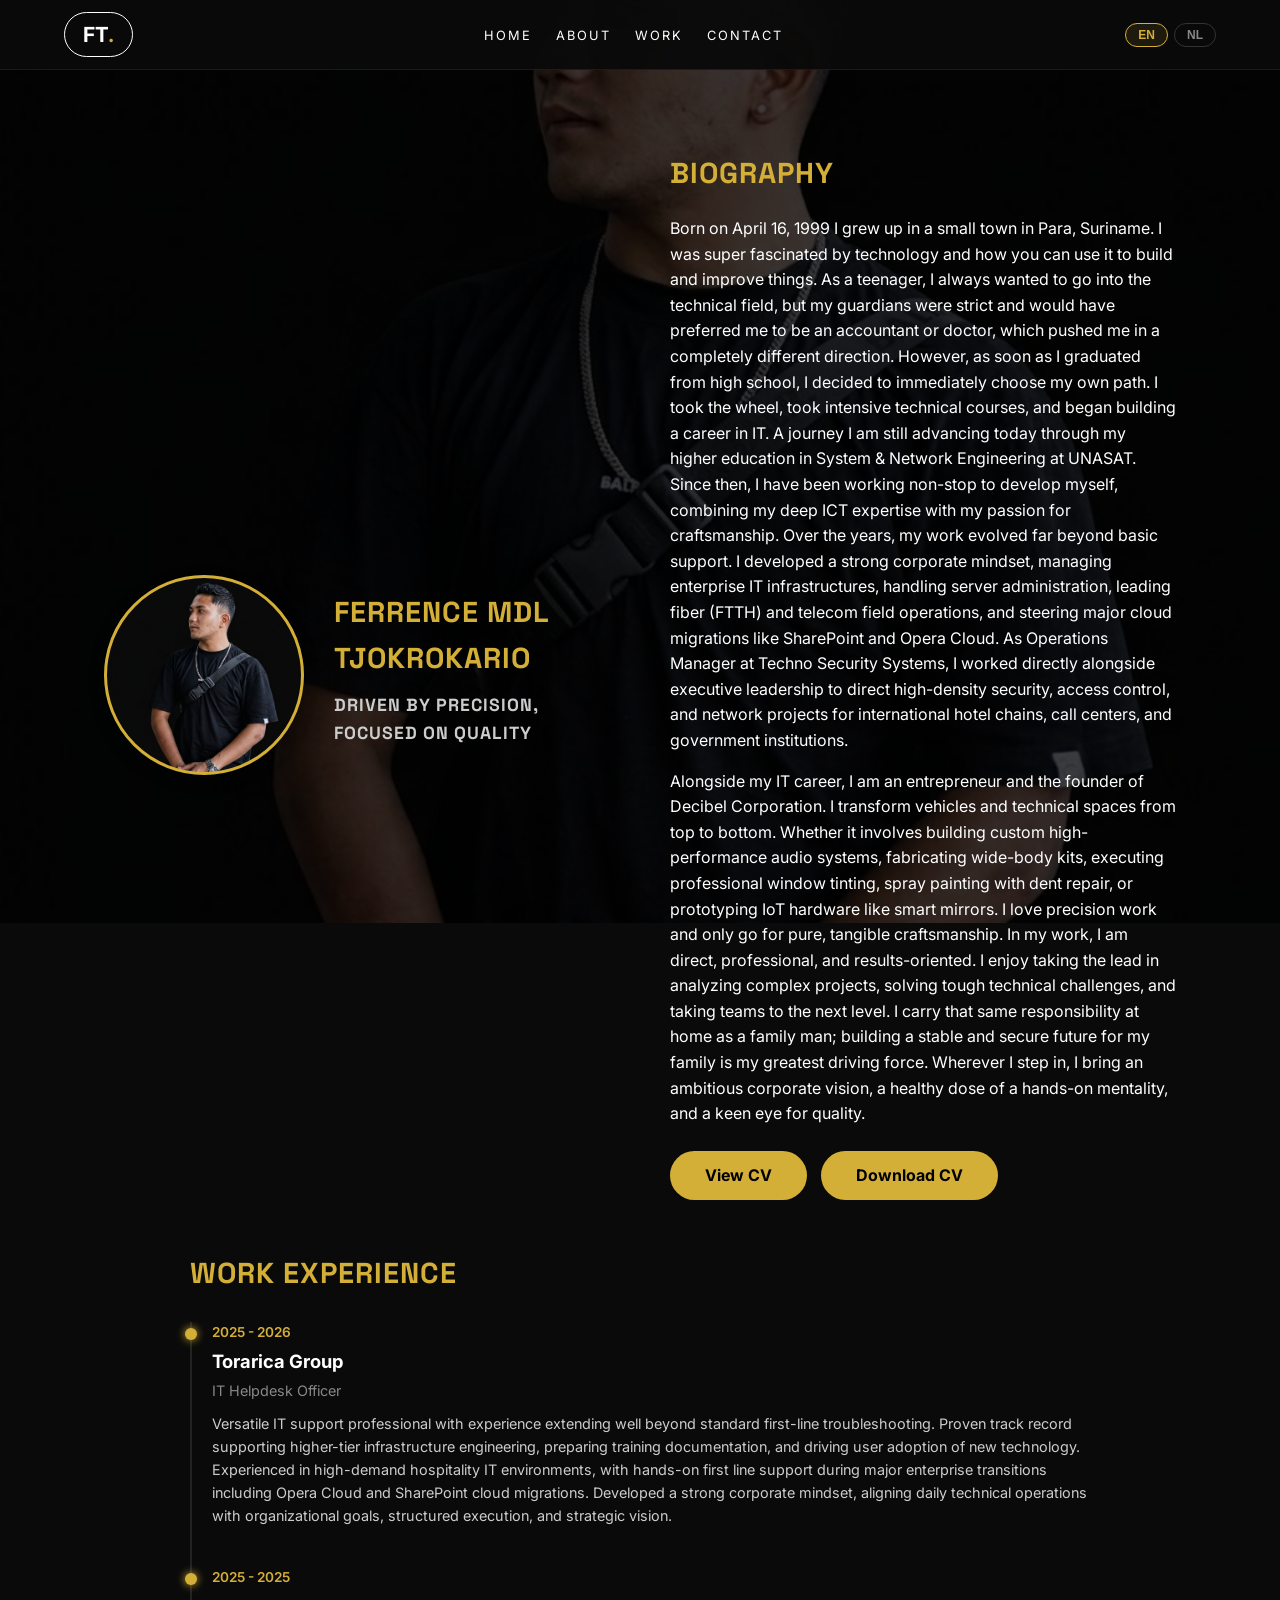
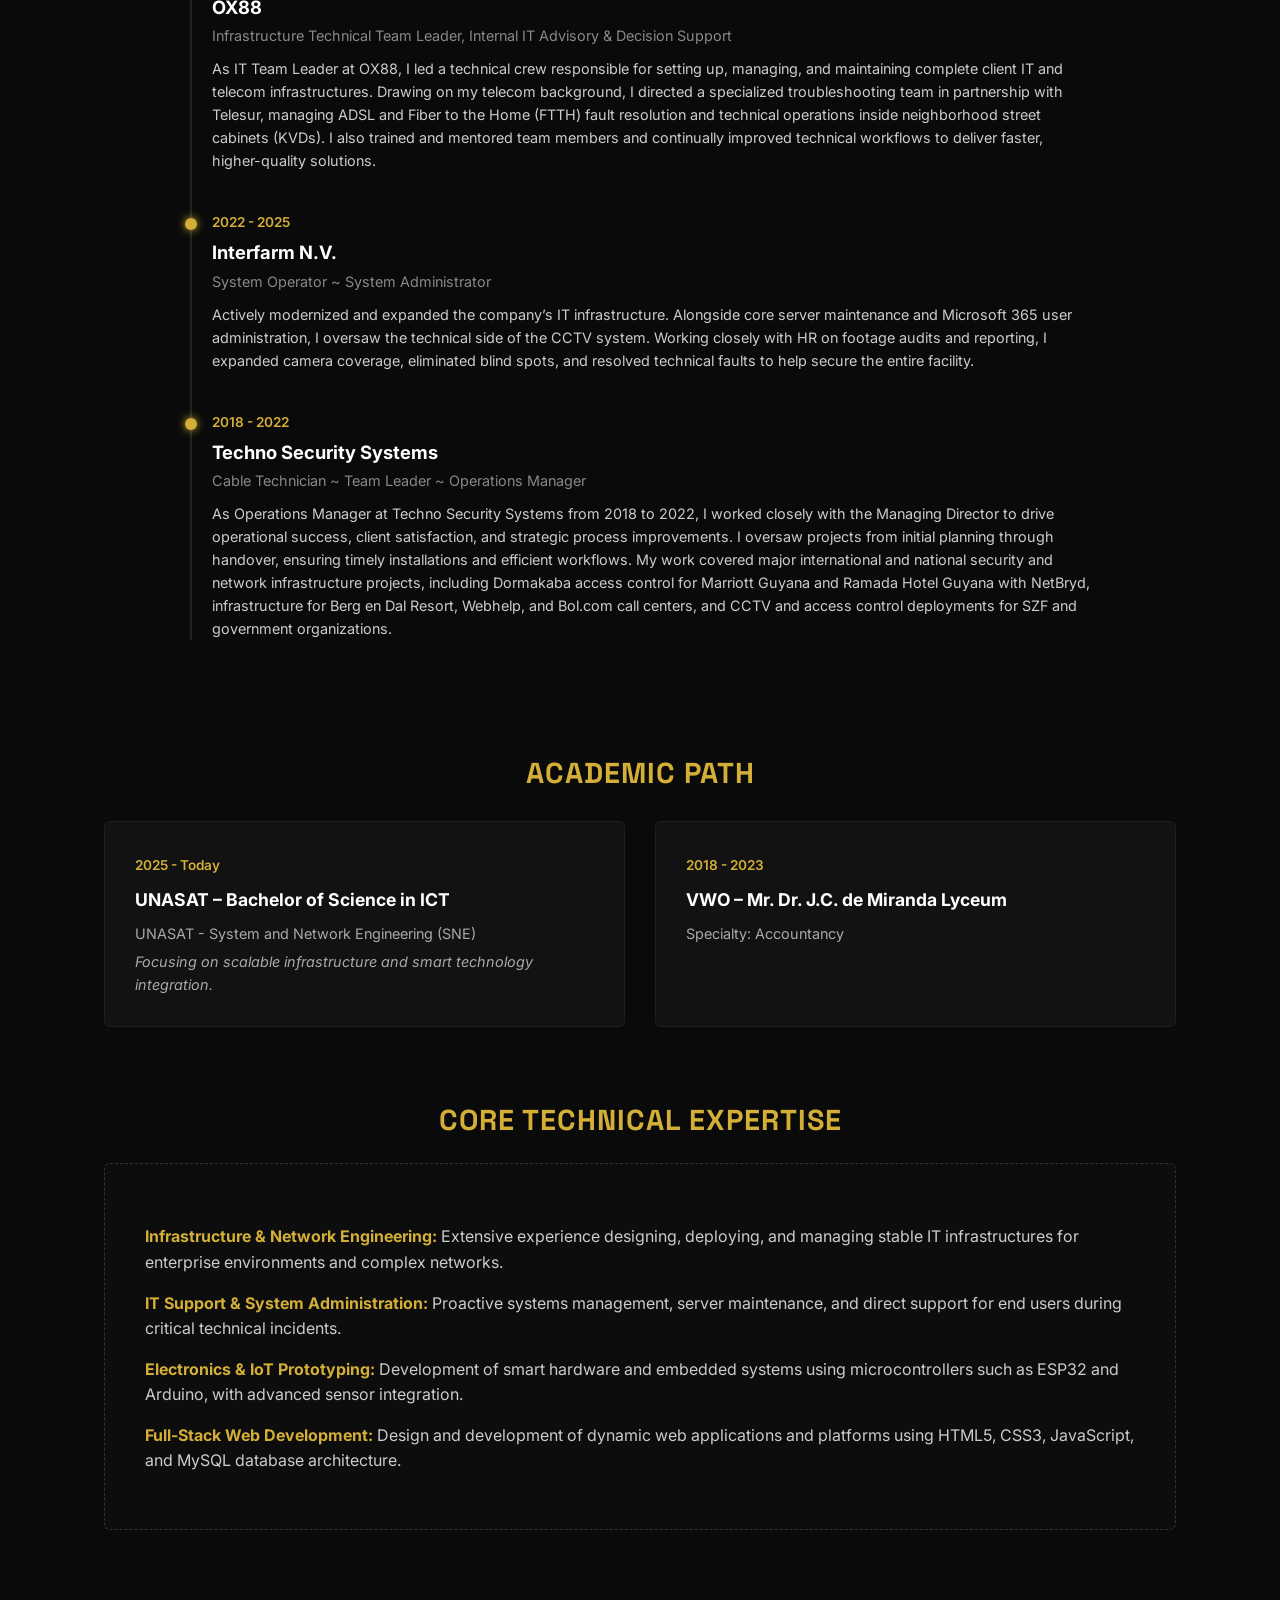
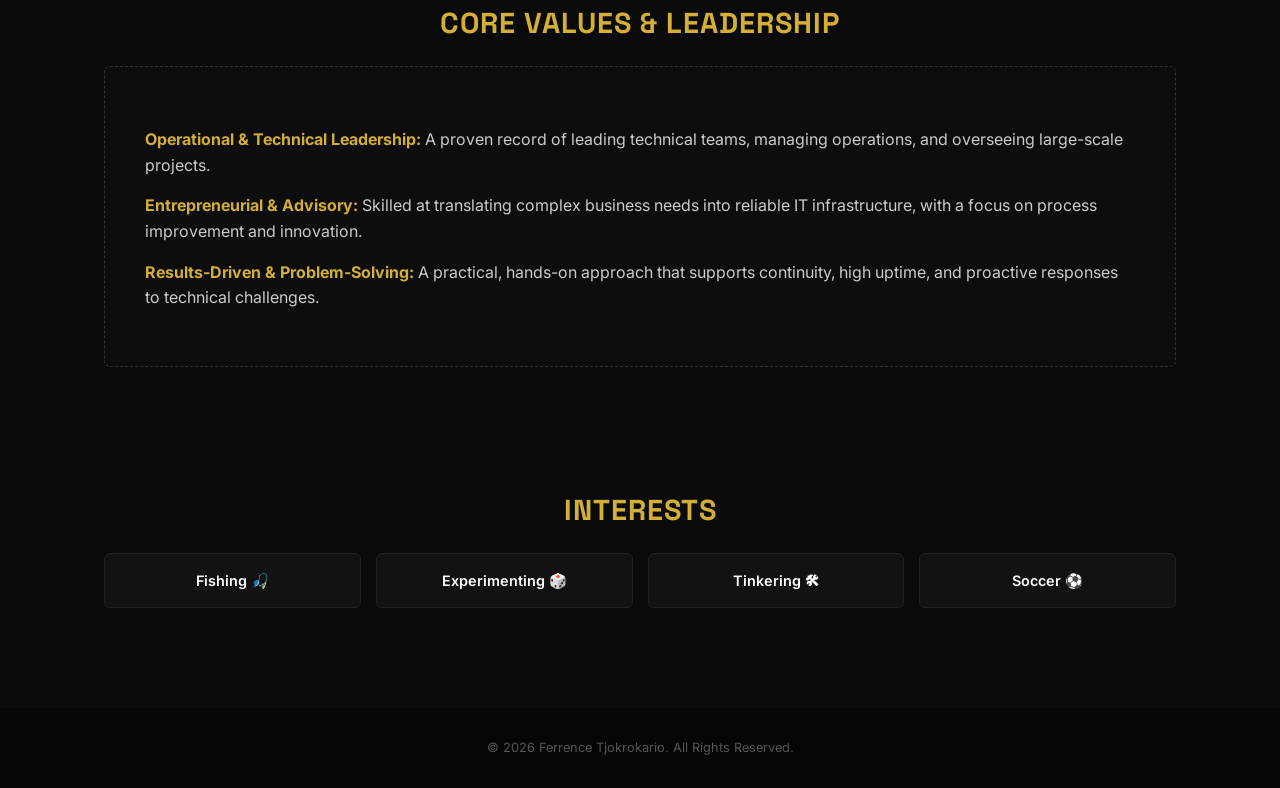
==== commit 29c9146c: "Add CV actions to About page Co-authored-by: Copilot <223556219+Copilot@users.noreply.github.com>" ====
--- a/about.html
+++ b/about.html
@@ -54,6 +54,10 @@
                     <h2 class="gold-heading professional-heading" data-i18n="about.sectionTitle">Biografie</h2>
                     <p data-i18n="about.bioLabel">Ik ben een ondernemer en IT-specialist die het liefst bezig is met tastbare, strakke oplossingen. Als eigenaar van Decibel Corporation transformeer ik auto’s en motoren van top tot teen. Of het nu gaat om het bouwen van custom audio-installaties, professioneel ramen tinten, of het complete spuitwerk inclusief uitdeuken en schade fixen—ik hou van millimeterwerk en ga alleen voor puur vakwerk.</p>
                     <p class="about-intro-text" data-i18n="about.introText">In mijn werk ben ik direct en resultaatgericht. Ik neem graag de leiding om ingewikkelde projecten te ontleden en samen met een team naar een hoger niveau te tillen. Diezelfde verantwoordelijkheid draag ik thuis als gezinsman; het bouwen aan een stabiele en veilige toekomst voor mijn familie is mijn grootste drijfveer. Waar ik ook instap, ik breng een flinke dosis "hands-on" mentaliteit en een scherp oog voor kwaliteit mee.</p>
+                    <div class="cv-actions">
+                        <a class="btn-gold" href="documents/cv-ferrence-tjokrokario-v2.pdf" target="_blank" rel="noopener noreferrer" data-i18n="about.cv.view">View CV</a>
+                        <a class="btn-gold" href="documents/cv-ferrence-tjokrokario-v2.pdf" download="cv-ferrence-tjokrokario.pdf" data-i18n="about.cv.download">Download CV</a>
+                    </div>
                 </div>
             </div>
 
--- a/css/about.css
+++ b/css/about.css
@@ -46,6 +46,17 @@
 
 .about-intro-text {
     margin-top: 15px;
+}
+
+.cv-actions {
+    display: flex;
+    flex-wrap: wrap;
+    gap: 14px;
+    margin-top: 24px;
+}
+
+.cv-actions .btn-gold {
+    text-align: center;
 }
 
 .edu-note {
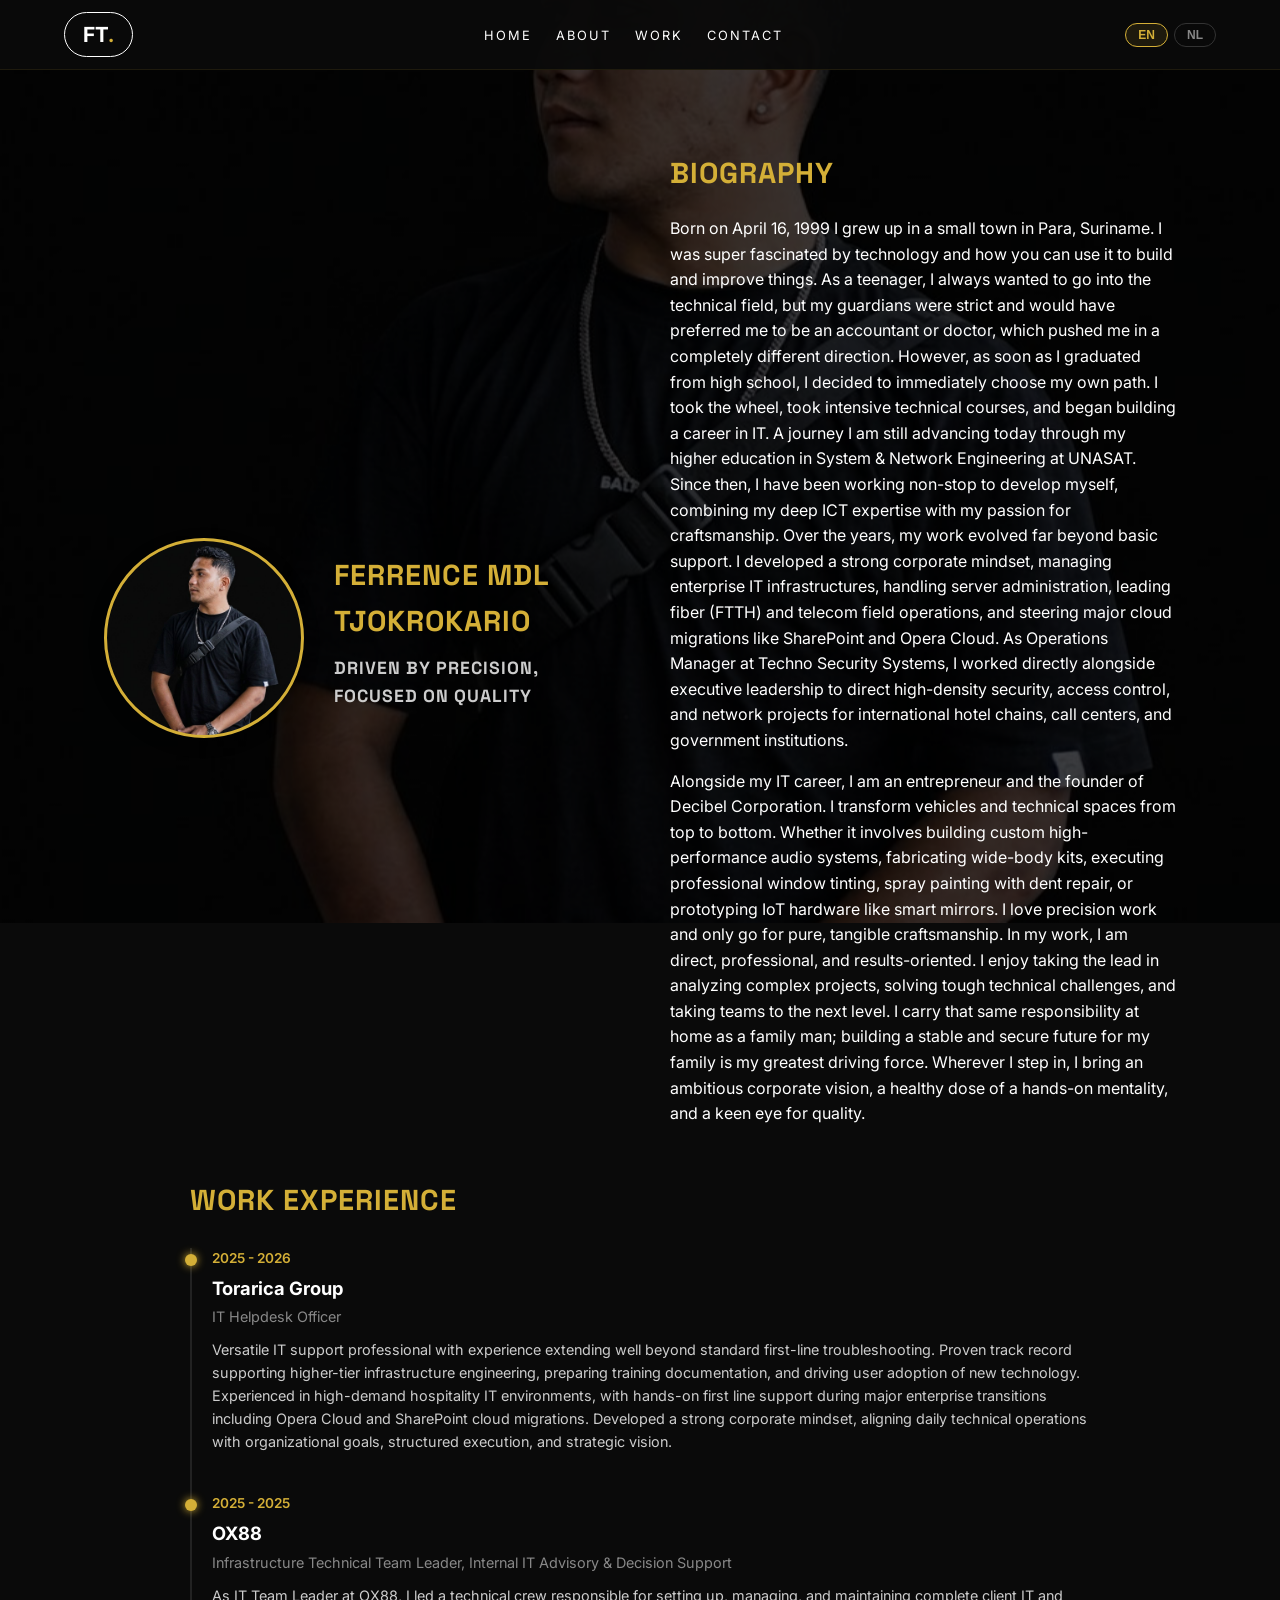
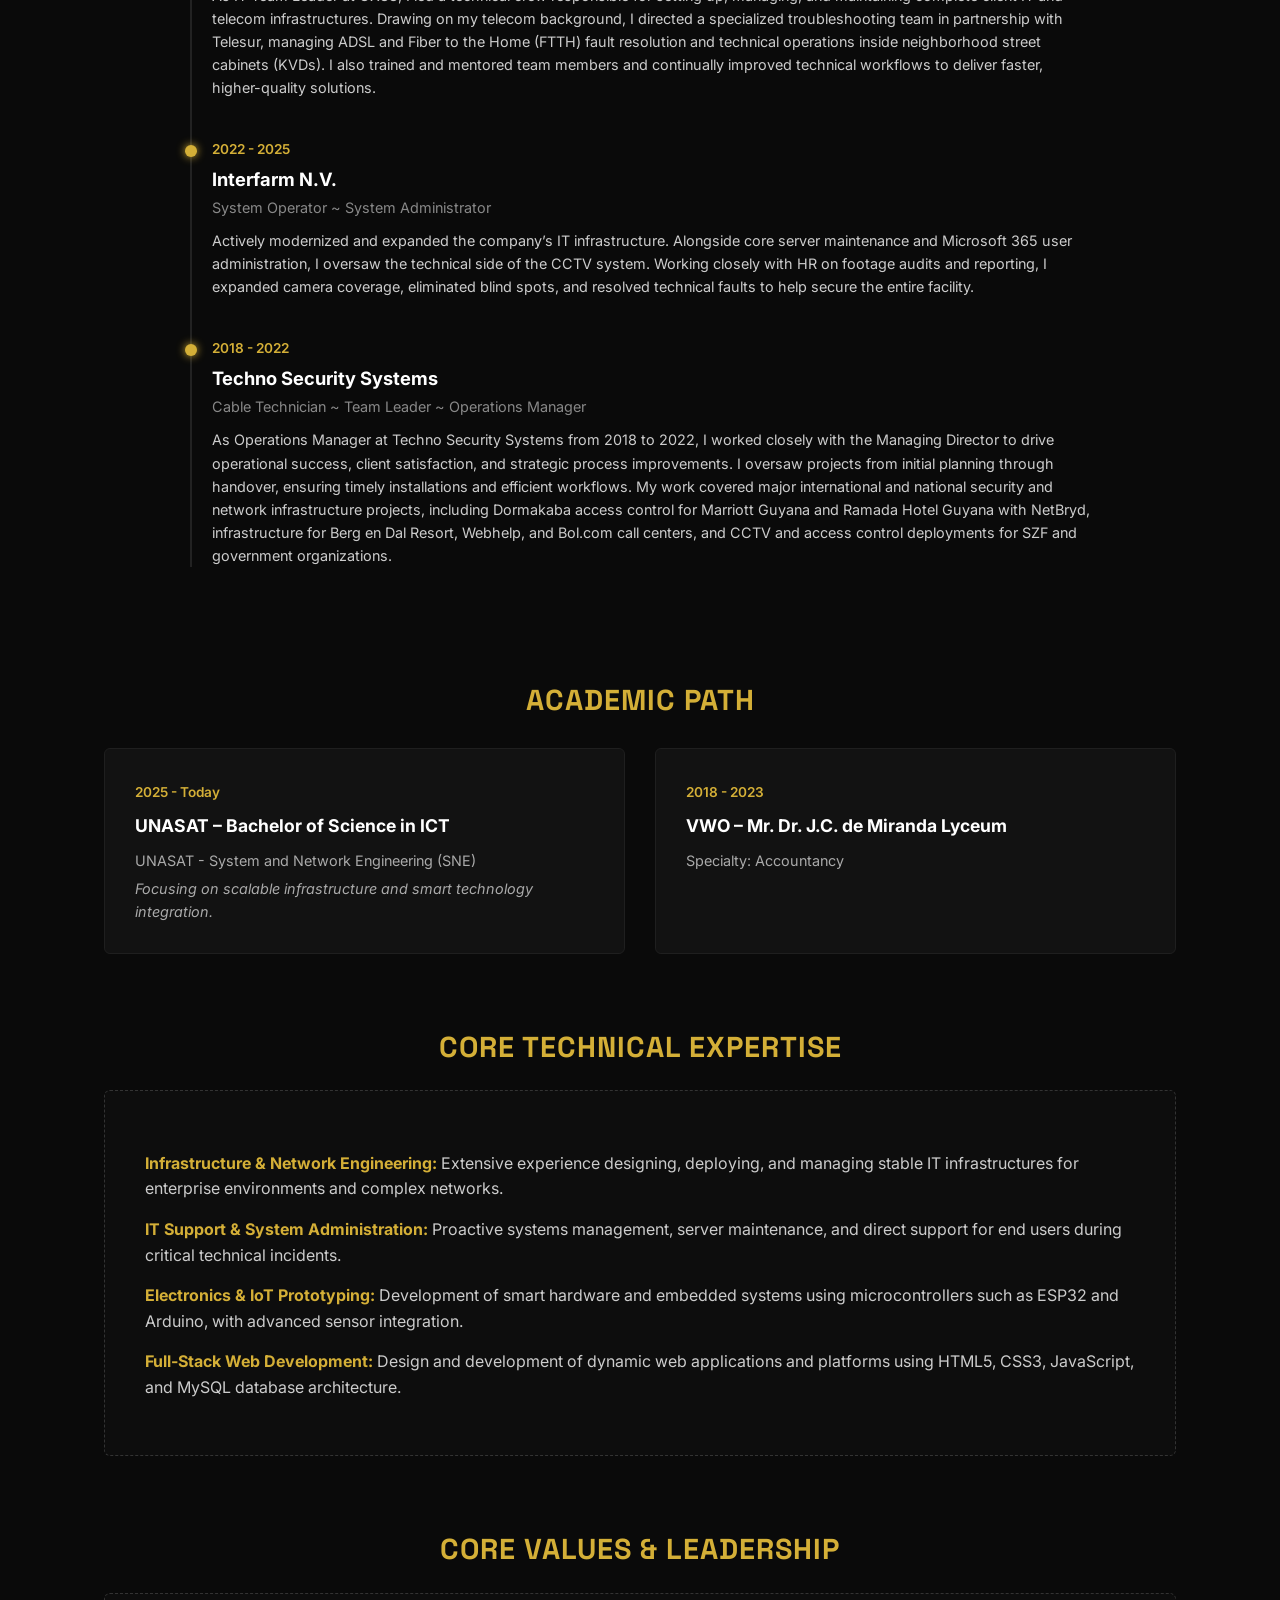
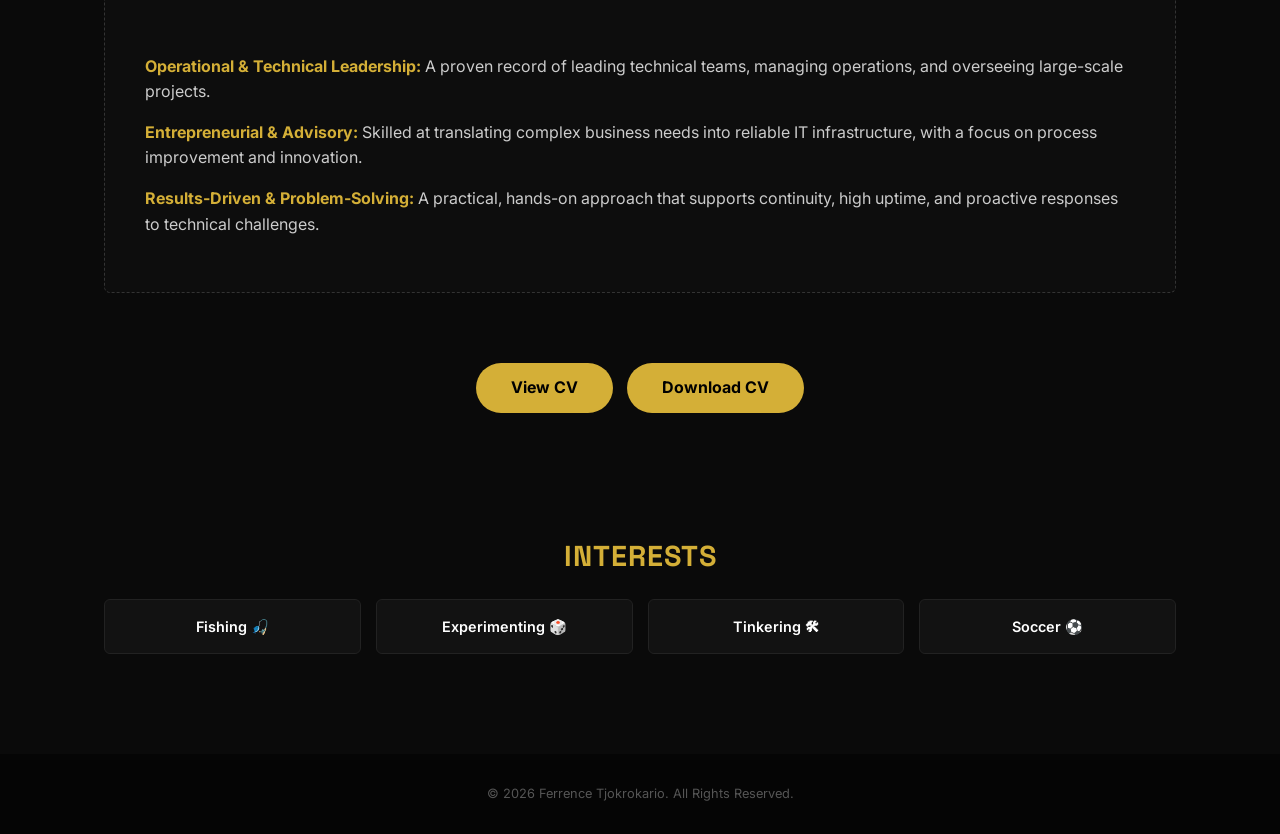
==== commit 84dce3f2: "Move CV buttons below core values Co-authored-by: Copilot <223556219+Copilot@users.noreply.github.co" ====
--- a/about.html
+++ b/about.html
@@ -54,10 +54,6 @@
                     <h2 class="gold-heading professional-heading" data-i18n="about.sectionTitle">Biografie</h2>
                     <p data-i18n="about.bioLabel">Ik ben een ondernemer en IT-specialist die het liefst bezig is met tastbare, strakke oplossingen. Als eigenaar van Decibel Corporation transformeer ik auto’s en motoren van top tot teen. Of het nu gaat om het bouwen van custom audio-installaties, professioneel ramen tinten, of het complete spuitwerk inclusief uitdeuken en schade fixen—ik hou van millimeterwerk en ga alleen voor puur vakwerk.</p>
                     <p class="about-intro-text" data-i18n="about.introText">In mijn werk ben ik direct en resultaatgericht. Ik neem graag de leiding om ingewikkelde projecten te ontleden en samen met een team naar een hoger niveau te tillen. Diezelfde verantwoordelijkheid draag ik thuis als gezinsman; het bouwen aan een stabiele en veilige toekomst voor mijn familie is mijn grootste drijfveer. Waar ik ook instap, ik breng een flinke dosis "hands-on" mentaliteit en een scherp oog voor kwaliteit mee.</p>
-                    <div class="cv-actions">
-                        <a class="btn-gold" href="documents/cv-ferrence-tjokrokario-v2.pdf" target="_blank" rel="noopener noreferrer" data-i18n="about.cv.view">View CV</a>
-                        <a class="btn-gold" href="documents/cv-ferrence-tjokrokario-v2.pdf" download="cv-ferrence-tjokrokario.pdf" data-i18n="about.cv.download">Download CV</a>
-                    </div>
                 </div>
             </div>
 
@@ -140,6 +136,11 @@
                     </div>
                 </div>
 
+                <div class="cv-actions">
+                    <a class="btn-gold" href="documents/cv-ferrence-tjokrokario-v2.pdf" target="_blank" rel="noopener noreferrer" data-i18n="about.cv.view">View CV</a>
+                    <a class="btn-gold" href="documents/cv-ferrence-tjokrokario-v2.pdf" download="cv-ferrence-tjokrokario.pdf" data-i18n="about.cv.download">Download CV</a>
+                </div>
+
                 <div class="interest-section fade-init">
                     <h3 class="gold-heading text-center professional-heading" data-i18n="about.interests">Interests</h3>
                     <div class="interest-grid">
--- a/css/about.css
+++ b/css/about.css
@@ -51,8 +51,9 @@
 .cv-actions {
     display: flex;
     flex-wrap: wrap;
+    justify-content: center;
     gap: 14px;
-    margin-top: 24px;
+    margin-top: 0;
 }
 
 .cv-actions .btn-gold {
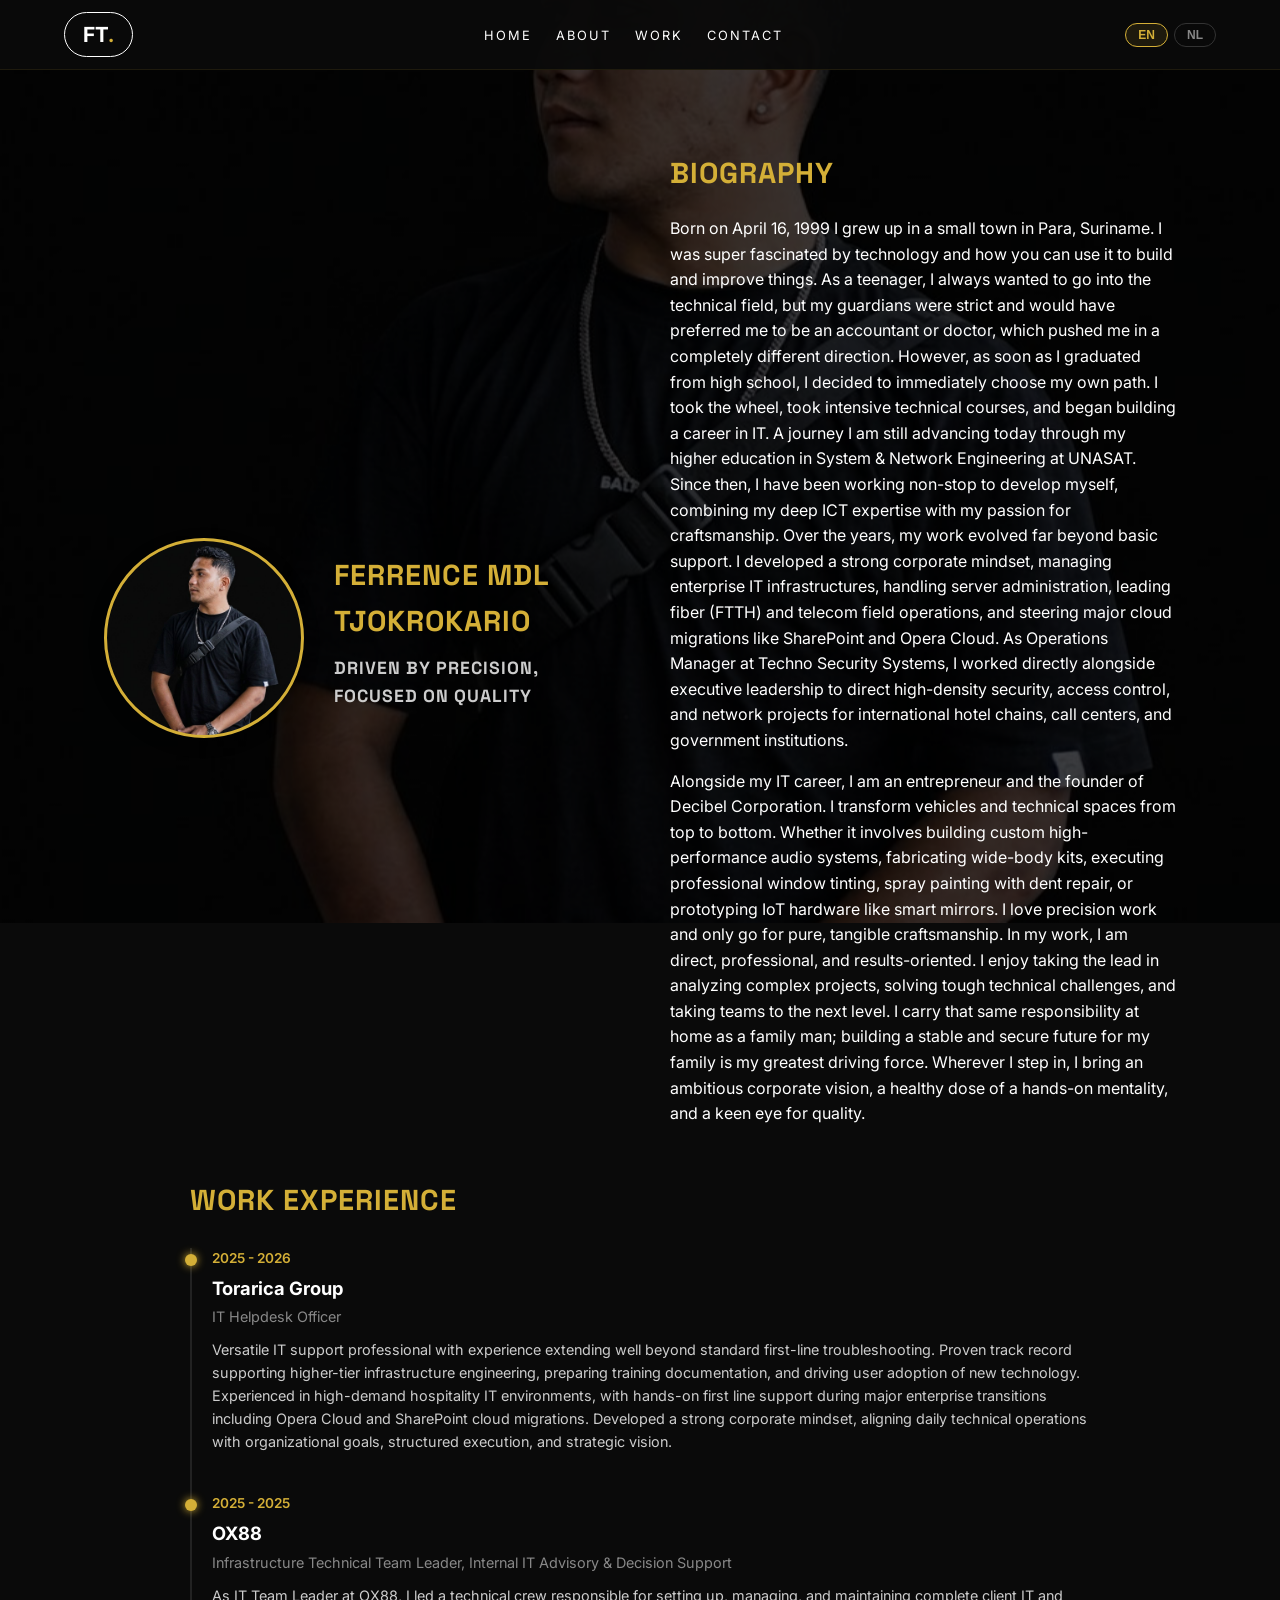
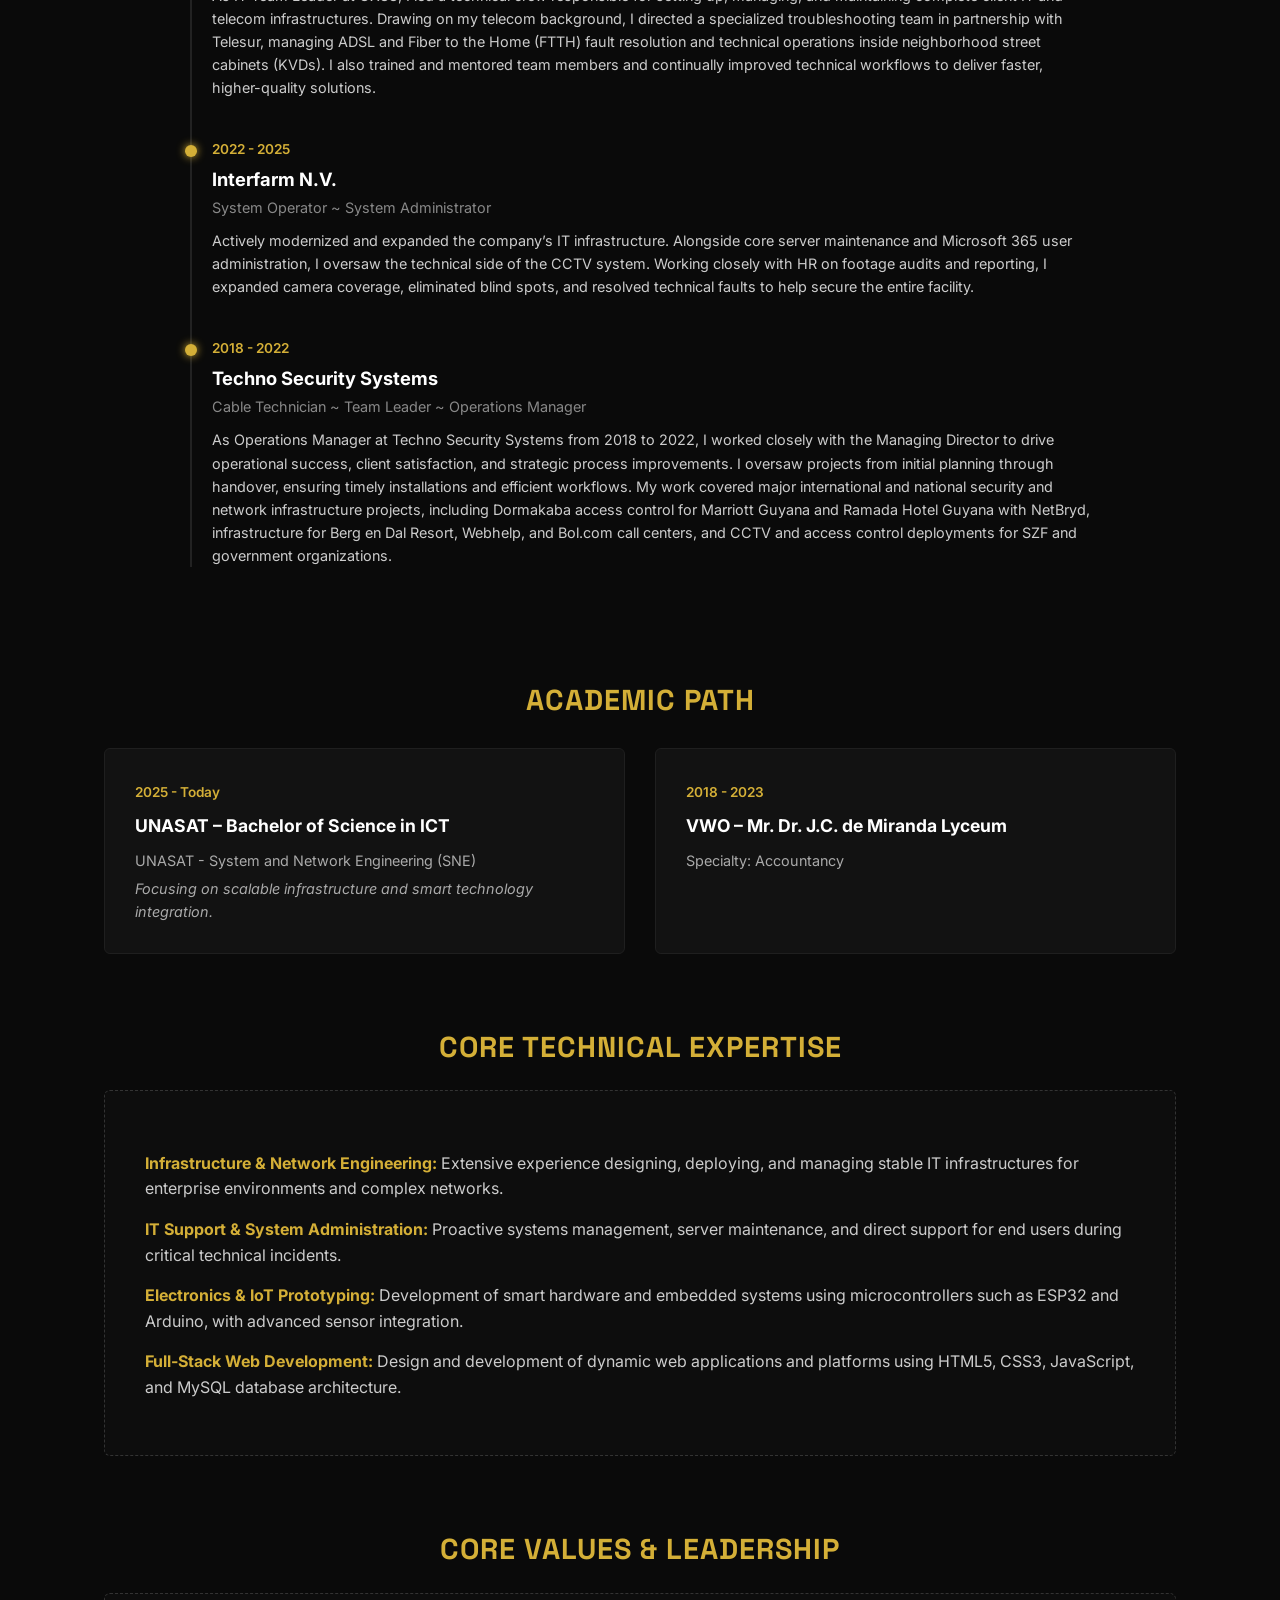
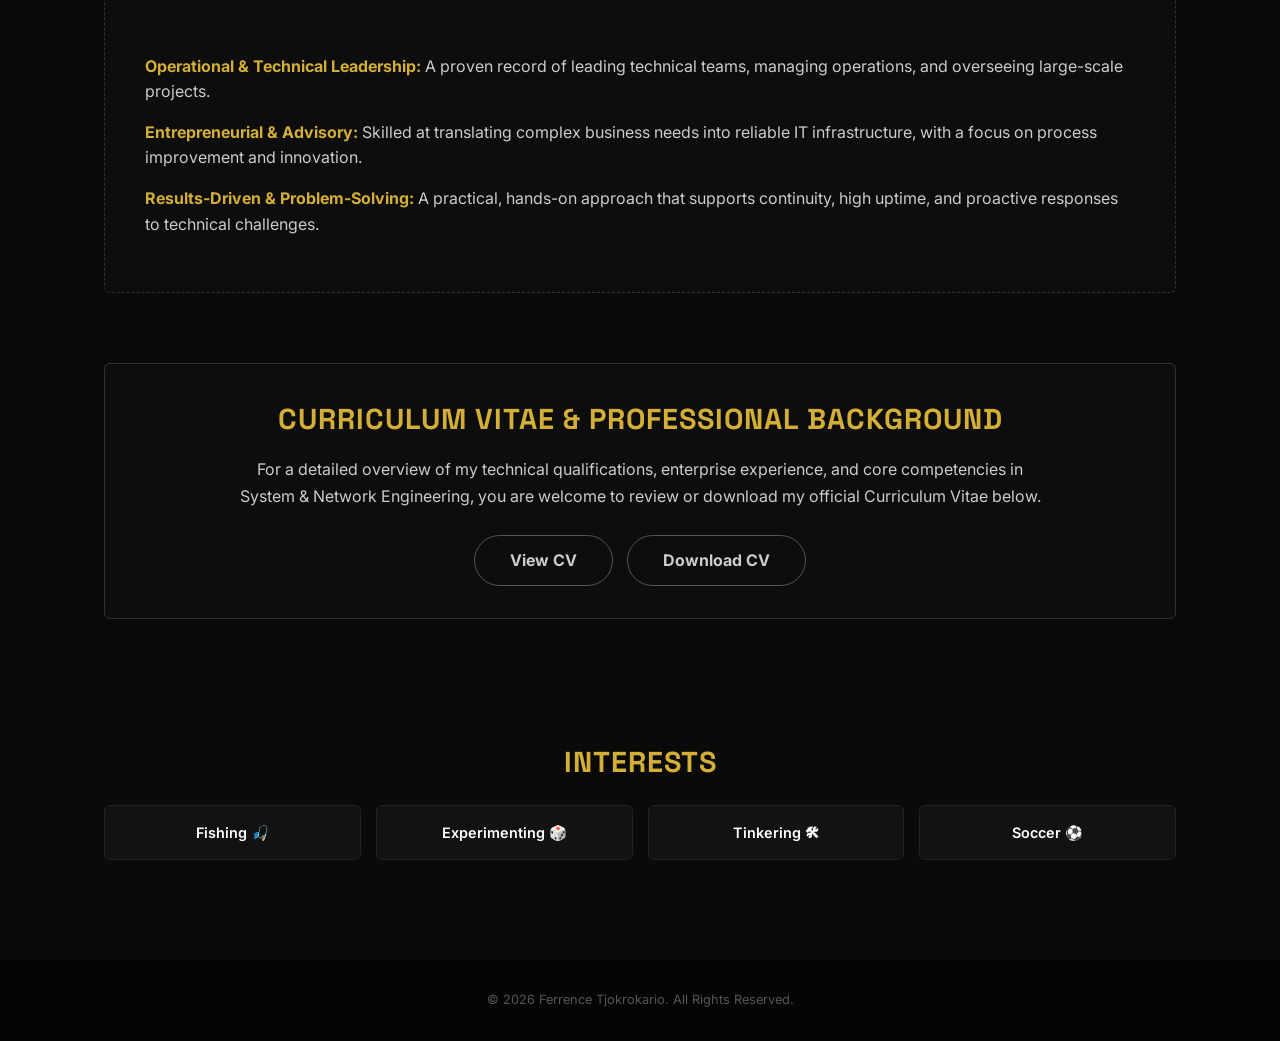
==== commit 8bc288ed: "Add CV background panel and hover buttons Co-authored-by: Copilot <223556219+Copilot@users.noreply.g" ====
--- a/about.html
+++ b/about.html
@@ -136,9 +136,13 @@
                     </div>
                 </div>
 
-                <div class="cv-actions">
-                    <a class="btn-gold" href="documents/cv-ferrence-tjokrokario-v2.pdf" target="_blank" rel="noopener noreferrer" data-i18n="about.cv.view">View CV</a>
-                    <a class="btn-gold" href="documents/cv-ferrence-tjokrokario-v2.pdf" download="cv-ferrence-tjokrokario.pdf" data-i18n="about.cv.download">Download CV</a>
+                <div class="cv-section fade-init">
+                    <h3 class="gold-heading text-center professional-heading" data-i18n="about.cv.heading">Curriculum Vitae &amp; Professional Background</h3>
+                    <p class="cv-subtitle" data-i18n="about.cv.subtitle">For a detailed overview of my technical qualifications, enterprise experience, and core competencies in System &amp; Network Engineering, you are welcome to review or download my official Curriculum Vitae below.</p>
+                    <div class="cv-actions">
+                        <a class="cv-button" href="documents/cv-ferrence-tjokrokario-v2.pdf" target="_blank" rel="noopener noreferrer" data-i18n="about.cv.view">View CV</a>
+                        <a class="cv-button" href="documents/cv-ferrence-tjokrokario-v2.pdf" download="cv-ferrence-tjokrokario.pdf" data-i18n="about.cv.download">Download CV</a>
+                    </div>
                 </div>
 
                 <div class="interest-section fade-init">
--- a/css/about.css
+++ b/css/about.css
@@ -48,16 +48,53 @@
     margin-top: 15px;
 }
 
+.cv-section {
+    background: rgba(15, 15, 15, 0.6);
+    border: 1px solid #333;
+    border-radius: 6px;
+    padding: 32px 40px;
+    text-align: center;
+}
+
+.cv-section .gold-heading {
+    margin-bottom: 14px;
+}
+
+.cv-subtitle {
+    max-width: 820px;
+    margin: 0 auto;
+    color: #ccc;
+    line-height: 1.7;
+}
+
 .cv-actions {
     display: flex;
     flex-wrap: wrap;
     justify-content: center;
     gap: 14px;
-    margin-top: 0;
-}
-
-.cv-actions .btn-gold {
+    margin-top: 24px;
+}
+
+.cv-button {
+    display: inline-block;
+    padding: 12px 35px;
+    border: 1px solid #555;
+    border-radius: 50px;
+    background: transparent;
+    color: #ccc;
     text-align: center;
+    text-decoration: none;
+    font-weight: bold;
+    transition: color 0.3s ease, background-color 0.3s ease, border-color 0.3s ease, box-shadow 0.3s ease, transform 0.3s ease;
+}
+
+.cv-button:hover,
+.cv-button:focus-visible {
+    transform: translateY(-3px);
+    border-color: var(--gold);
+    background: var(--gold);
+    color: #000;
+    box-shadow: 0 5px 18px rgba(212, 175, 55, 0.45);
 }
 
 .edu-note {
@@ -213,4 +250,8 @@
     .custom-container-box {
         padding: 20px !important;
     }
+
+    .cv-section {
+        padding: 24px 20px;
+    }
 }
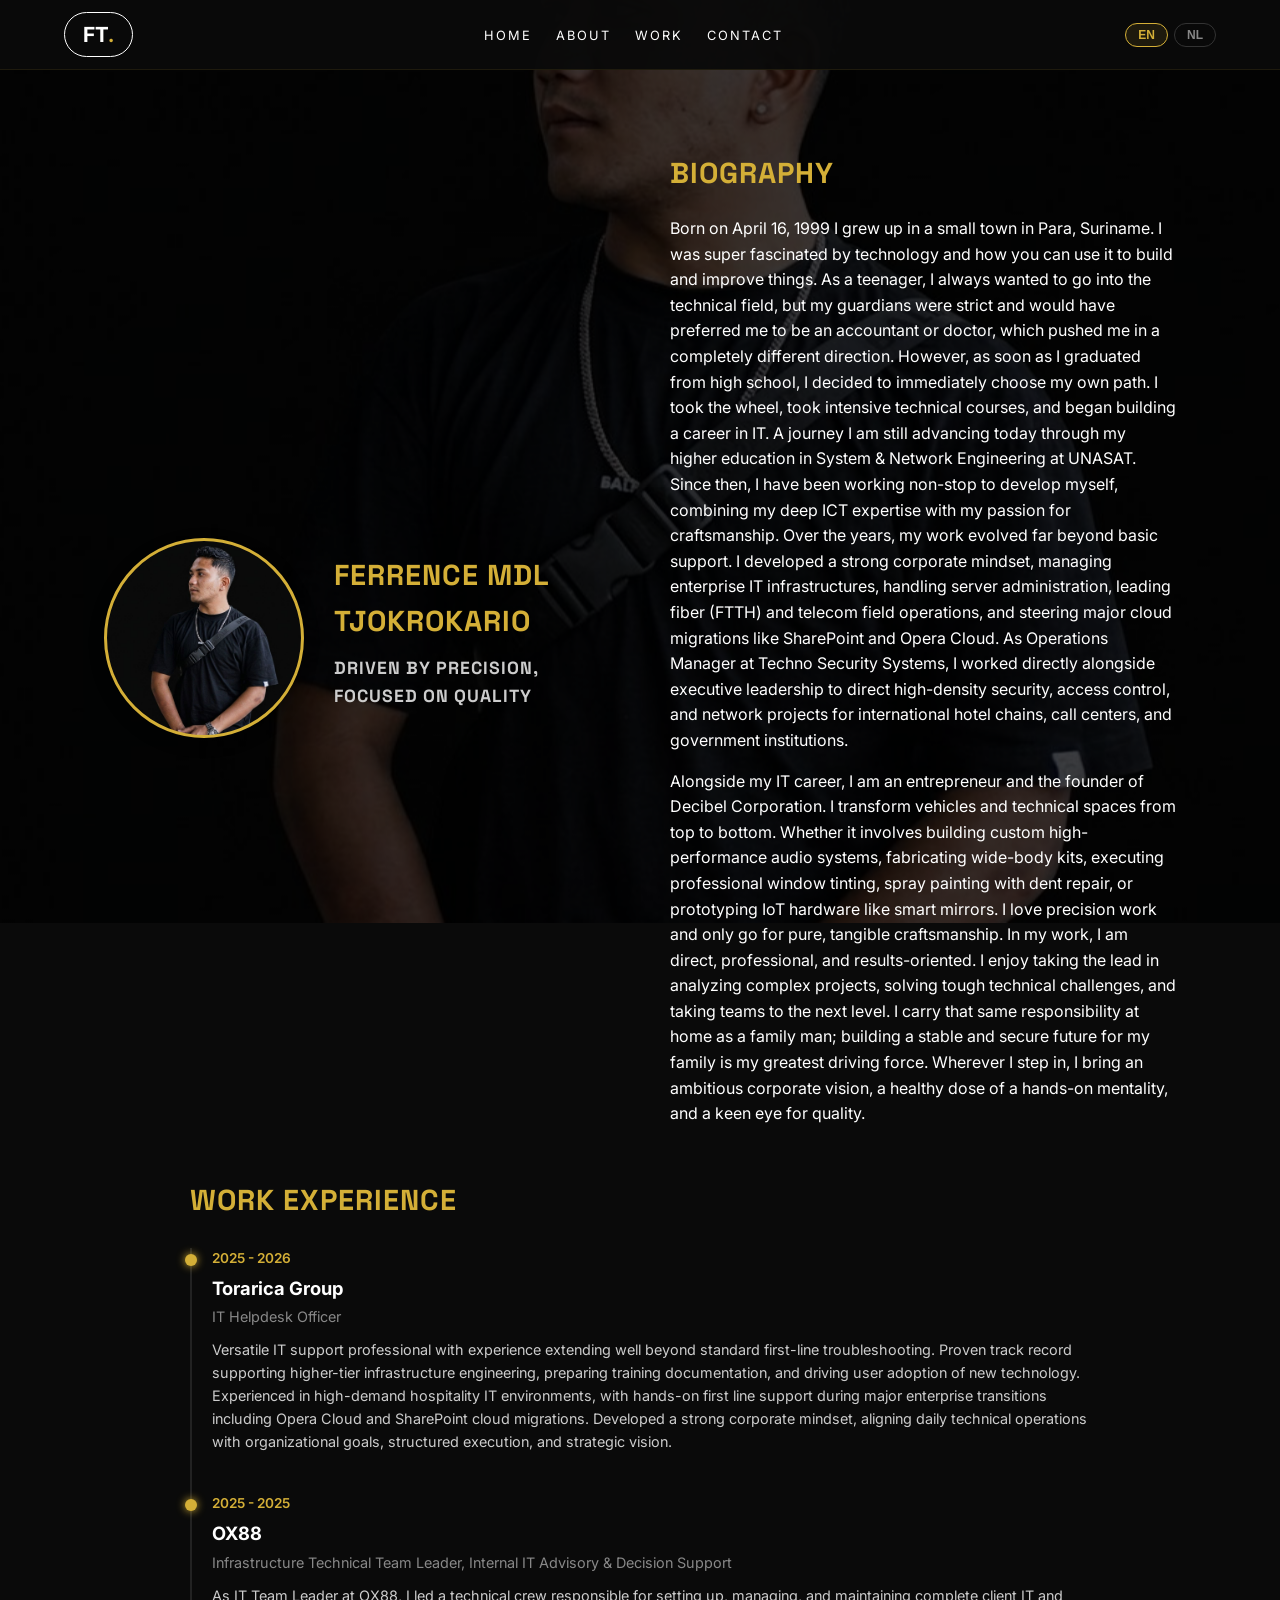
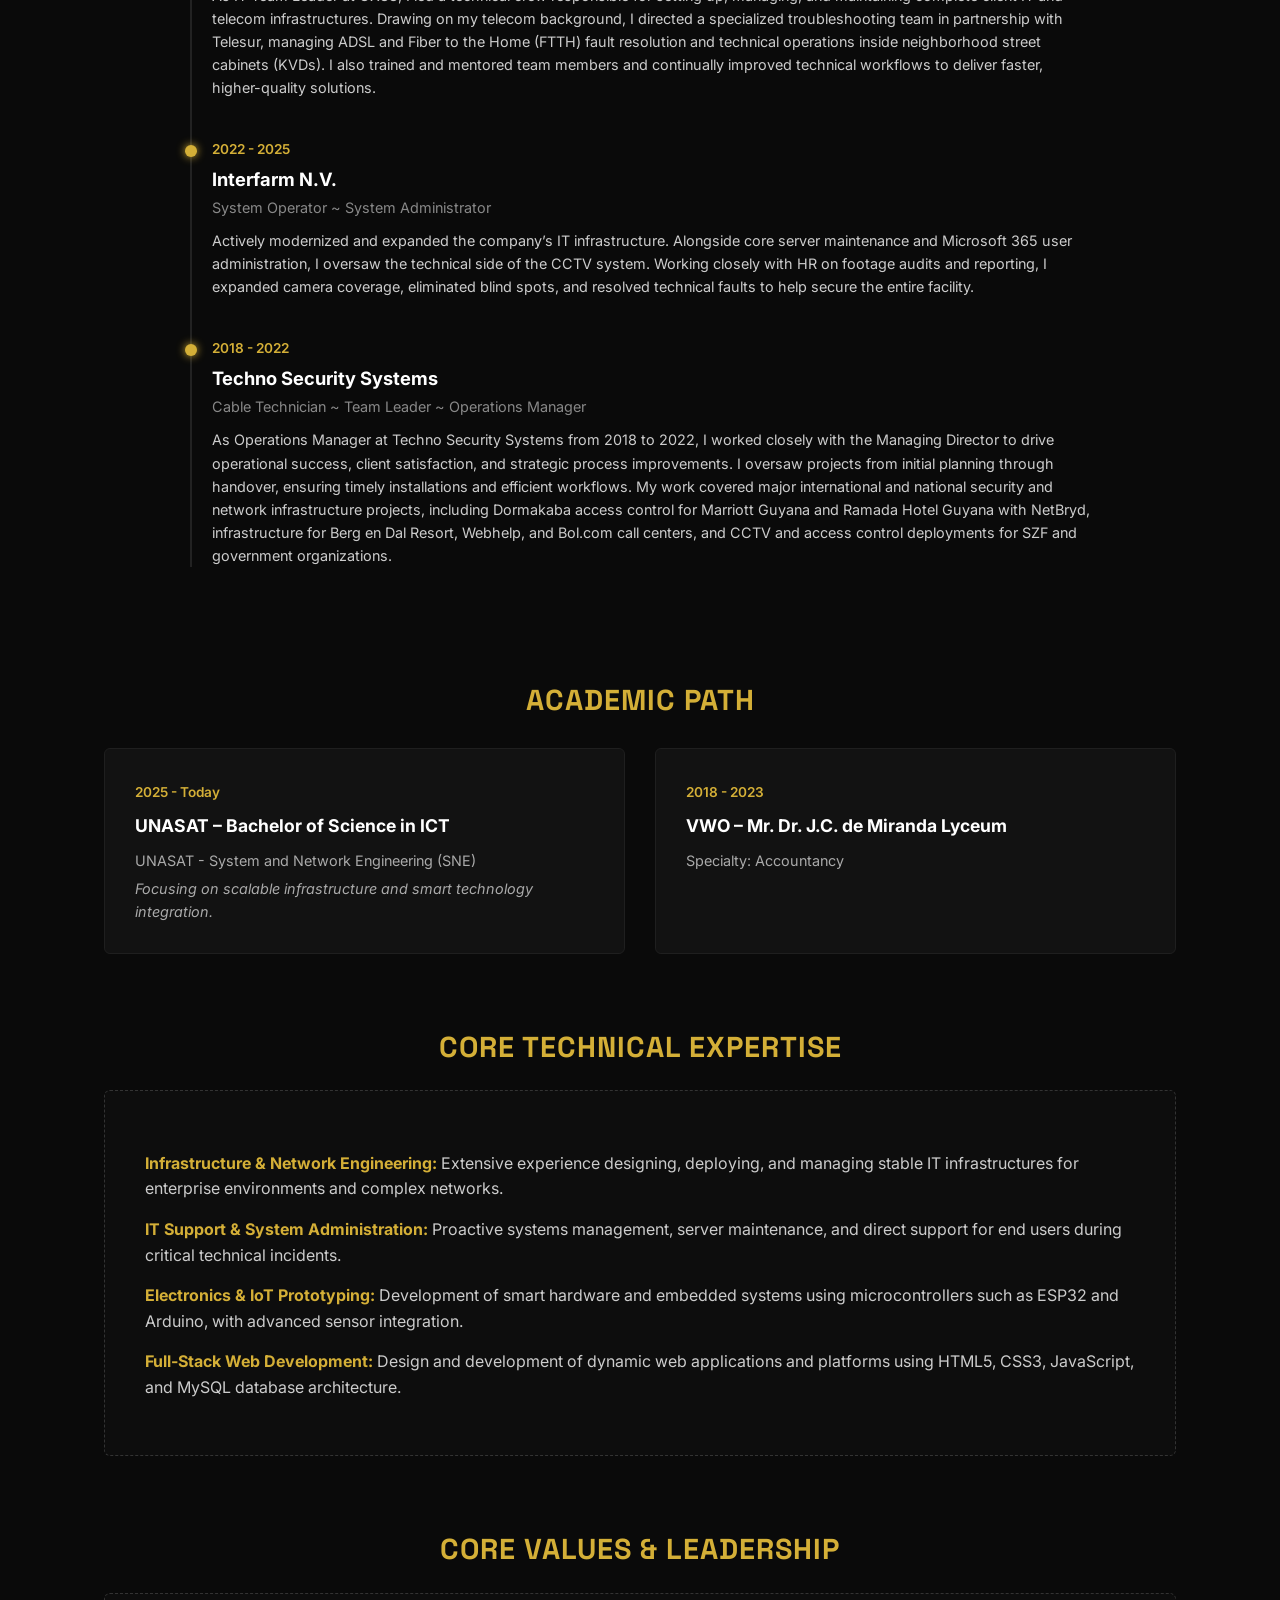
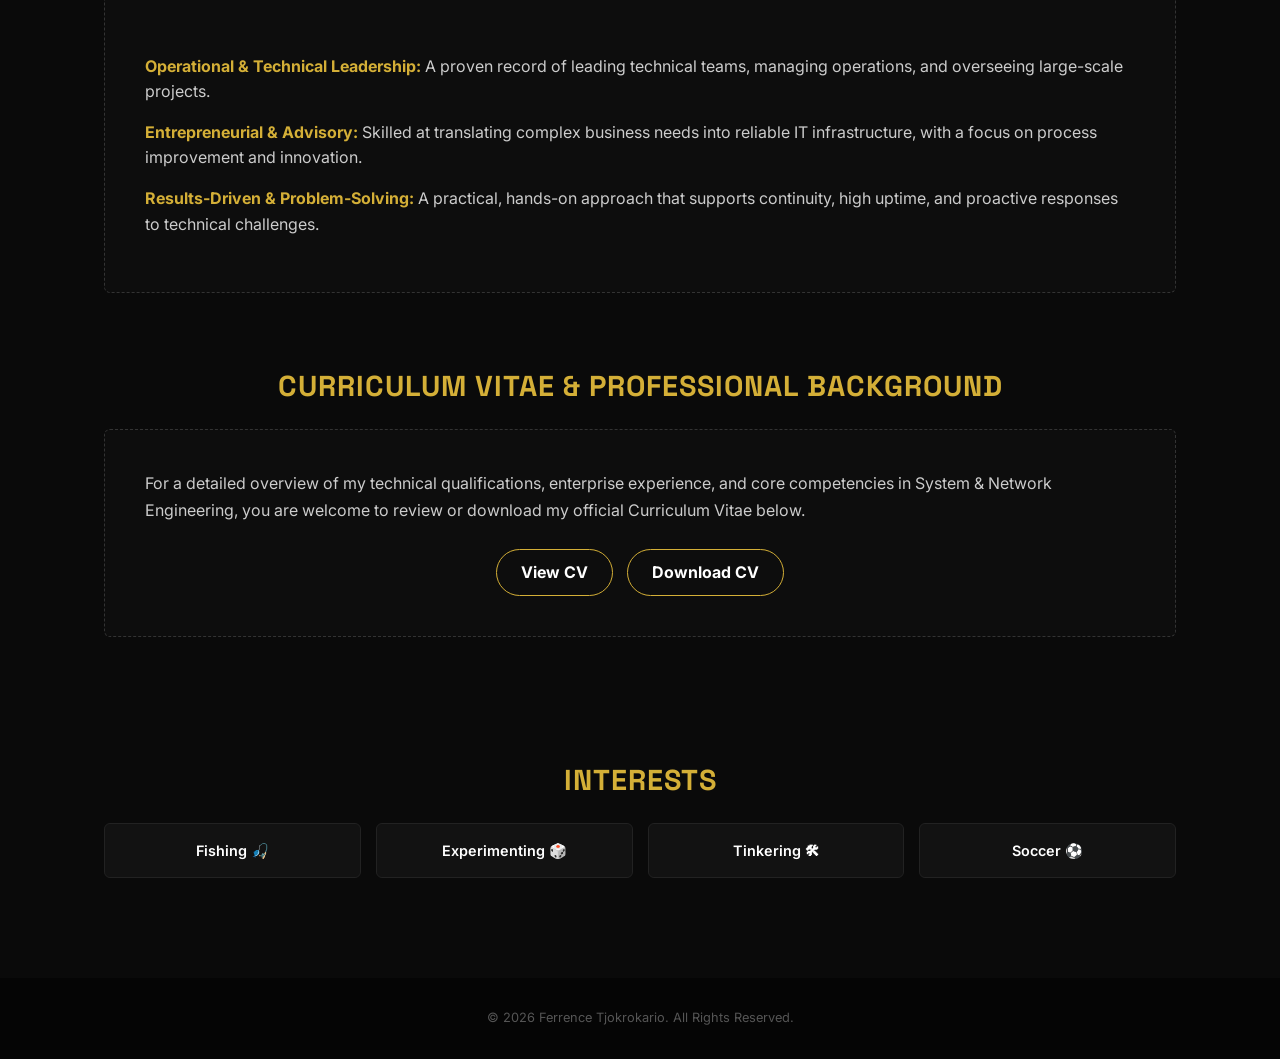
==== commit 318b3da0: "Match CV panel and button reference design Co-authored-by: Copilot <223556219+Copilot@users.noreply." ====
--- a/about.html
+++ b/about.html
@@ -138,10 +138,12 @@
 
                 <div class="cv-section fade-init">
                     <h3 class="gold-heading text-center professional-heading" data-i18n="about.cv.heading">Curriculum Vitae &amp; Professional Background</h3>
-                    <p class="cv-subtitle" data-i18n="about.cv.subtitle">For a detailed overview of my technical qualifications, enterprise experience, and core competencies in System &amp; Network Engineering, you are welcome to review or download my official Curriculum Vitae below.</p>
-                    <div class="cv-actions">
-                        <a class="cv-button" href="documents/cv-ferrence-tjokrokario-v2.pdf" target="_blank" rel="noopener noreferrer" data-i18n="about.cv.view">View CV</a>
-                        <a class="cv-button" href="documents/cv-ferrence-tjokrokario-v2.pdf" download="cv-ferrence-tjokrokario.pdf" data-i18n="about.cv.download">Download CV</a>
+                    <div class="custom-container-box cv-container-box">
+                        <p class="cv-subtitle" data-i18n="about.cv.subtitle">For a detailed overview of my technical qualifications, enterprise experience, and core competencies in System &amp; Network Engineering, you are welcome to review or download my official Curriculum Vitae below.</p>
+                        <div class="cv-actions">
+                            <a class="cv-button" href="documents/cv-ferrence-tjokrokario-v2.pdf" target="_blank" rel="noopener noreferrer" data-i18n="about.cv.view">View CV</a>
+                            <a class="cv-button" href="documents/cv-ferrence-tjokrokario-v2.pdf" download="cv-ferrence-tjokrokario.pdf" data-i18n="about.cv.download">Download CV</a>
+                        </div>
                     </div>
                 </div>
 
--- a/css/about.css
+++ b/css/about.css
@@ -48,21 +48,12 @@
     margin-top: 15px;
 }
 
-.cv-section {
-    background: rgba(15, 15, 15, 0.6);
-    border: 1px solid #333;
-    border-radius: 6px;
-    padding: 32px 40px;
-    text-align: center;
-}
-
-.cv-section .gold-heading {
-    margin-bottom: 14px;
+.cv-container-box {
+    margin-top: 20px;
 }
 
 .cv-subtitle {
-    max-width: 820px;
-    margin: 0 auto;
+    margin: 0;
     color: #ccc;
     line-height: 1.7;
 }
@@ -77,24 +68,23 @@
 
 .cv-button {
     display: inline-block;
-    padding: 12px 35px;
-    border: 1px solid #555;
+    padding: 10px 24px;
+    border: 1px solid var(--gold);
     border-radius: 50px;
     background: transparent;
-    color: #ccc;
+    color: var(--white);
     text-align: center;
     text-decoration: none;
     font-weight: bold;
-    transition: color 0.3s ease, background-color 0.3s ease, border-color 0.3s ease, box-shadow 0.3s ease, transform 0.3s ease;
+    transition: color 0.3s ease, background-color 0.3s ease, box-shadow 0.3s ease, transform 0.3s ease;
 }
 
 .cv-button:hover,
 .cv-button:focus-visible {
-    transform: translateY(-3px);
-    border-color: var(--gold);
+    transform: translateY(-2px);
     background: var(--gold);
     color: #000;
-    box-shadow: 0 5px 18px rgba(212, 175, 55, 0.45);
+    box-shadow: 0 0 16px rgba(212, 175, 55, 0.55);
 }
 
 .edu-note {
@@ -251,7 +241,4 @@
         padding: 20px !important;
     }
 
-    .cv-section {
-        padding: 24px 20px;
-    }
 }
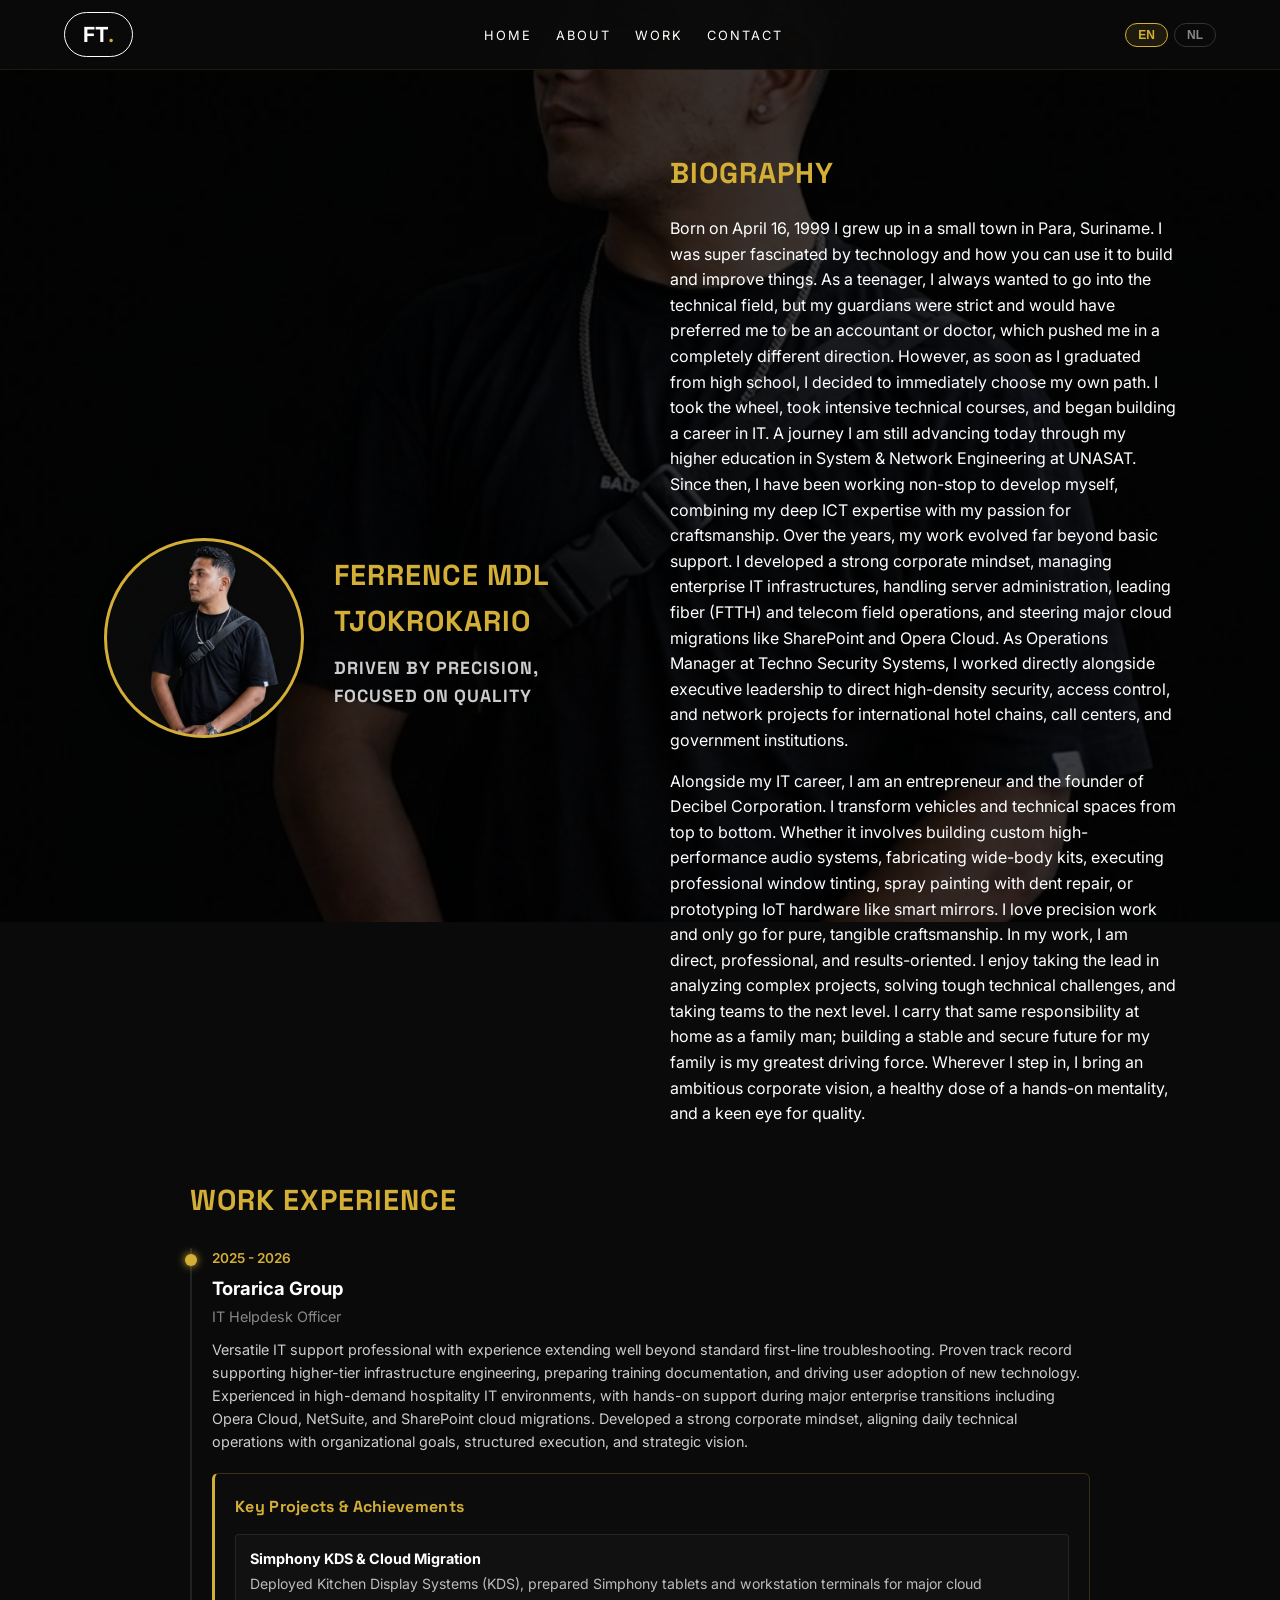
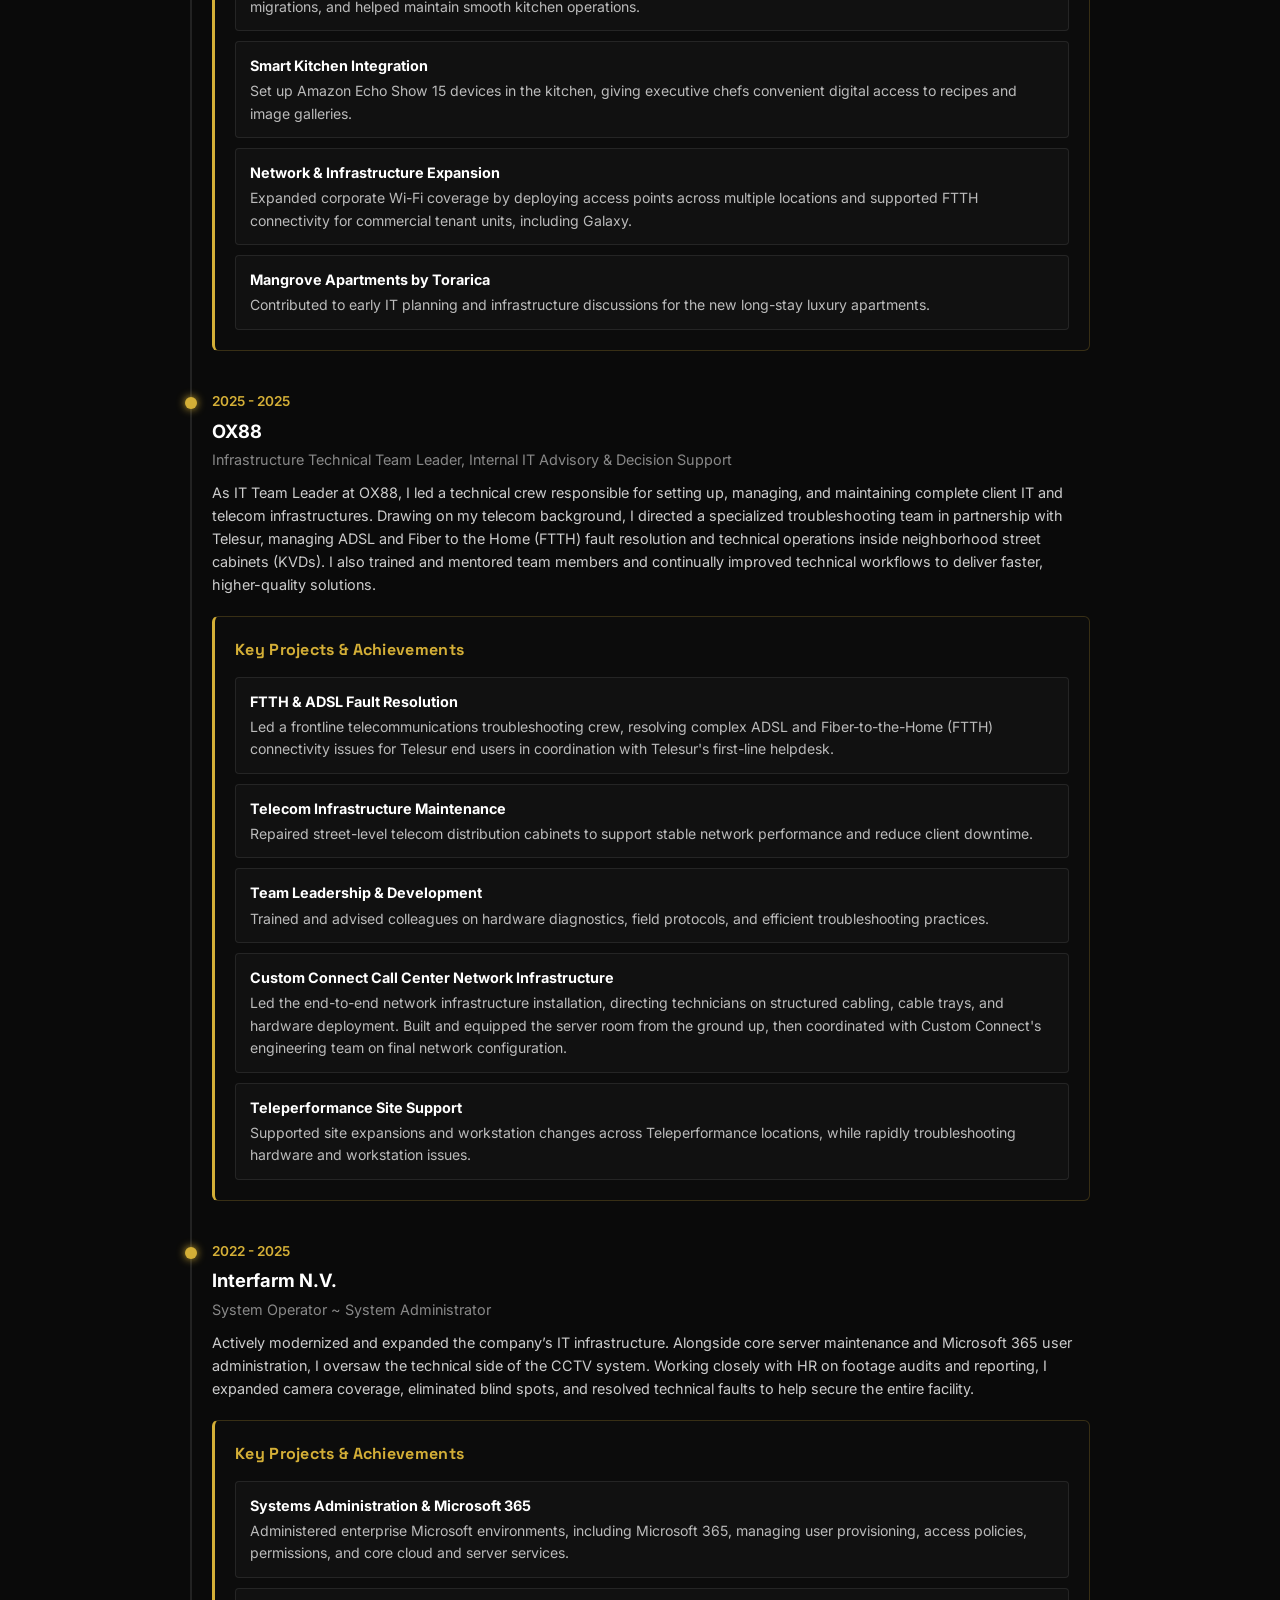
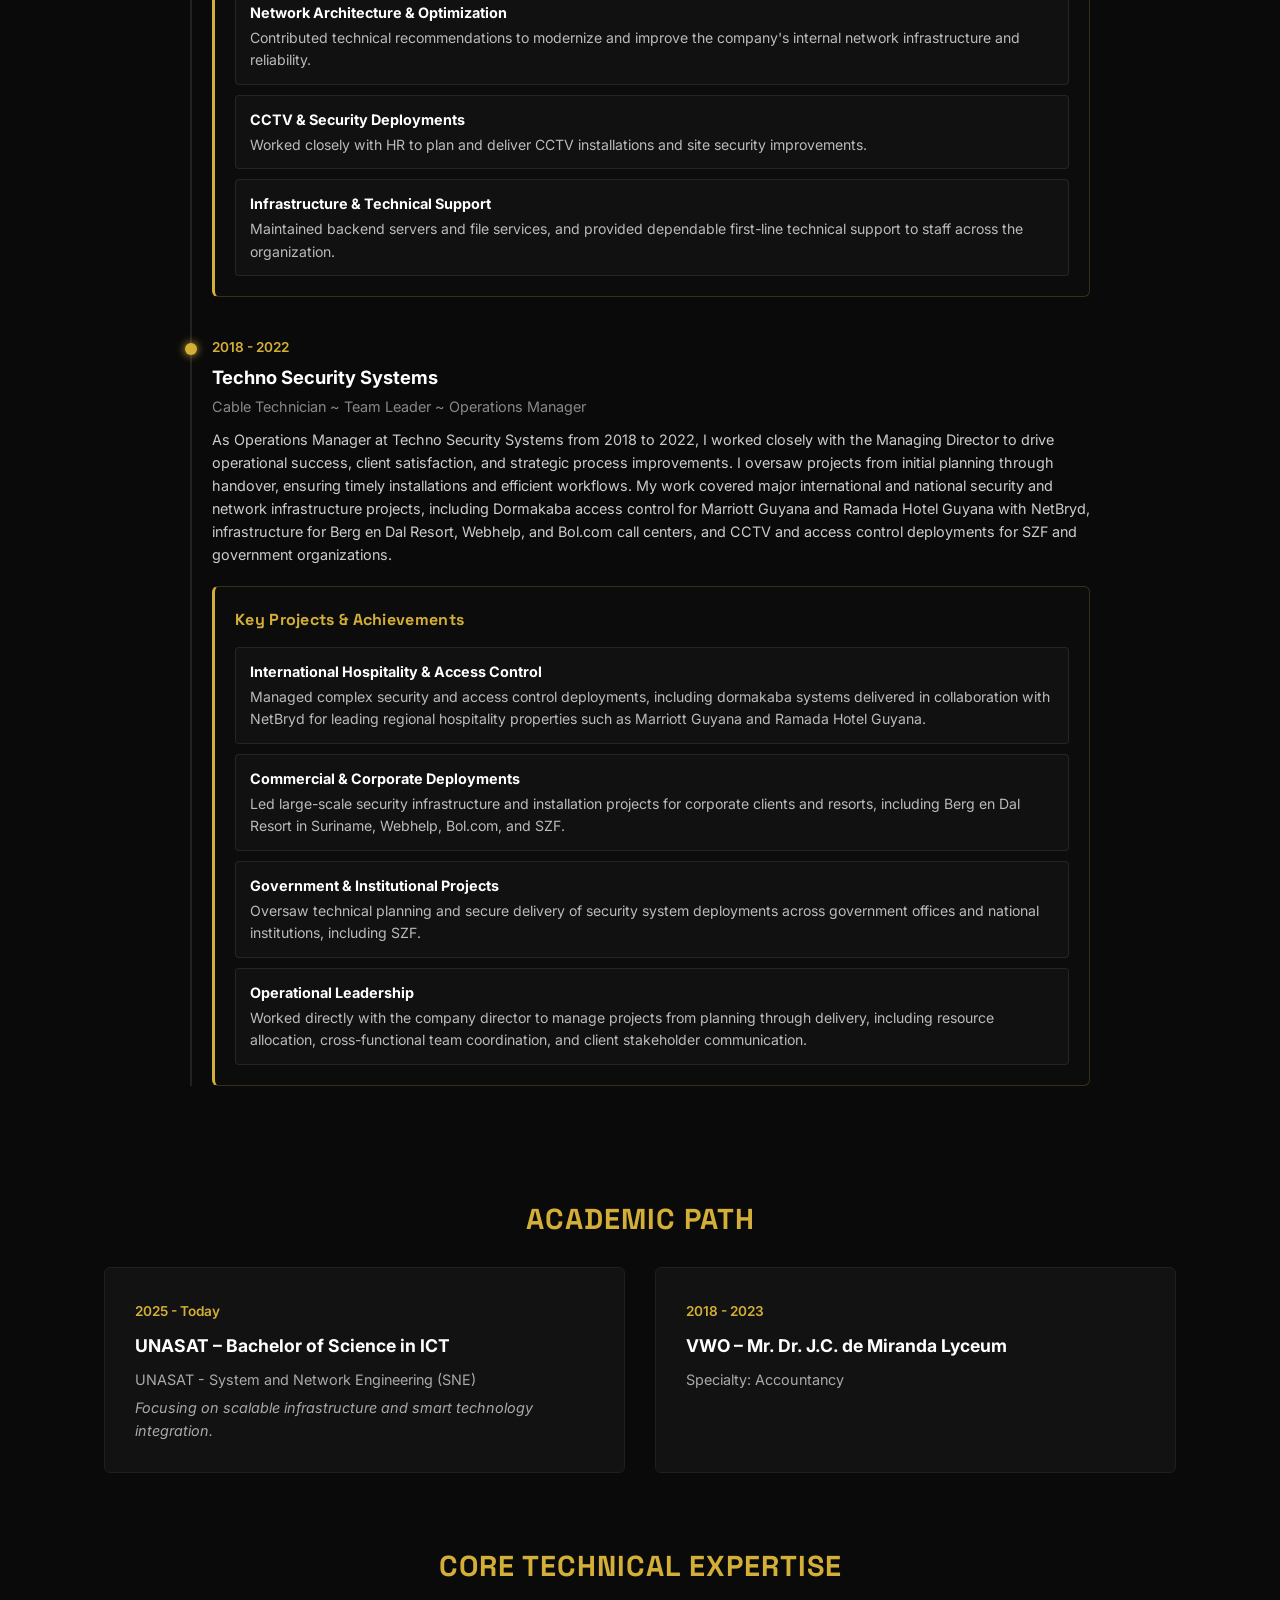
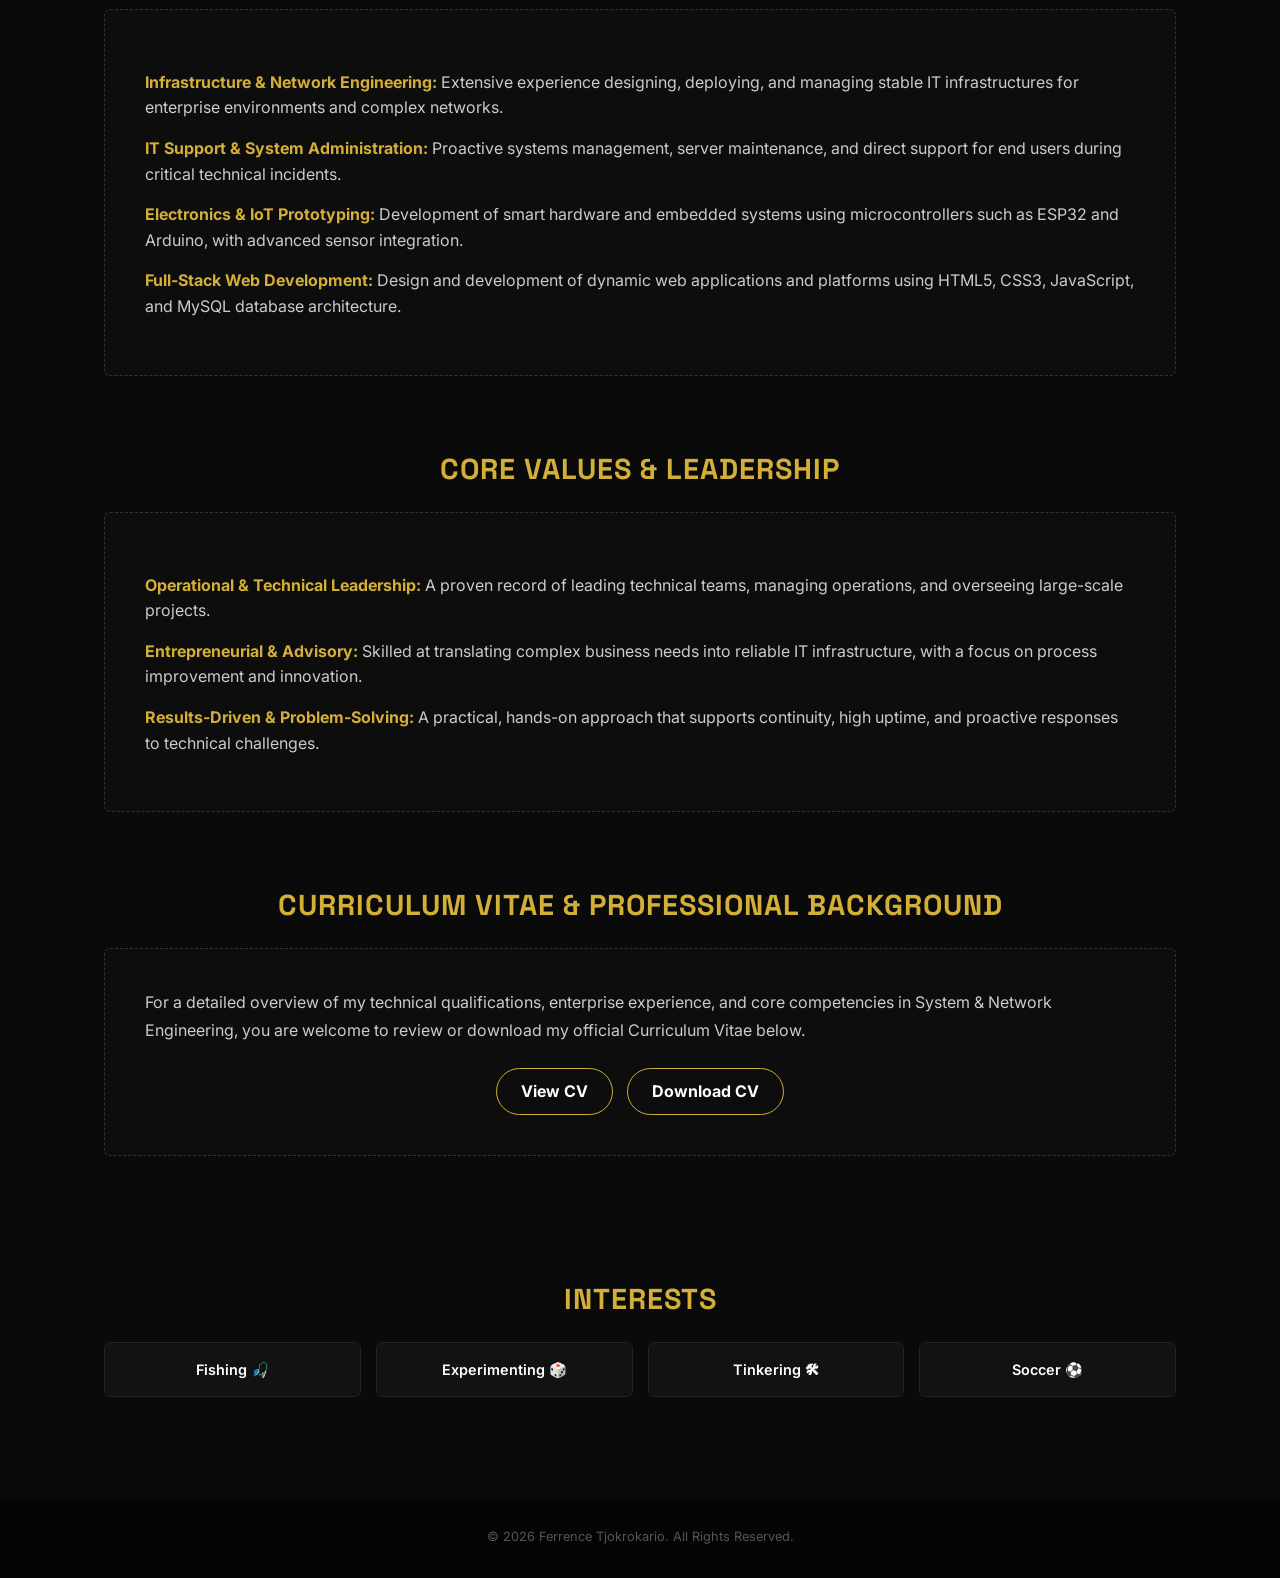
==== commit 26f55ddd: "Add responsive portfolio interactions Co-authored-by: Copilot <223556219+Copilot@users.noreply.githu" ====
--- a/about.html
+++ b/about.html
@@ -24,7 +24,11 @@
 <body class="page-about">
     <nav>
         <div class="logo">FT<span>.</span></div>
-        <ul class="nav-links">
+        <button class="menu-toggle" type="button" aria-label="Toggle navigation" data-i18n-aria-label="nav.toggle" aria-expanded="false" aria-controls="primaryNav">
+            <span class="menu-icon" aria-hidden="true"><span></span><span></span><span></span></span>
+            <span class="visually-hidden" data-i18n="nav.menu">Menu</span>
+        </button>
+        <ul class="nav-links" id="primaryNav">
             <li><a href="index.html" data-i18n="nav.home">Home</a></li>
             <li><a href="about.html" data-i18n="nav.about">About</a></li>
             <li><a href="work.html" data-i18n="nav.work">Work</a></li>
@@ -67,7 +71,28 @@
                             <span class="timeline-date">2025 - 2026</span>
                             <h4>Torarica Group</h4>
                             <h5 data-i18n="about.job1.role">IT-Helpdesk officer</h5>
-                            <p data-i18n="about.job1.desc">Versatile IT Support Professional with experience extending well beyond standard first-line troubleshooting. Proven track record of supporting higher-tier infrastructure engineering and training documentation, and driving user adoption for new tech integrations. Deeply experienced in high-demand hospitality IT environments, with direct hands-on support during major enterprise transitions including Opera Cloud, NetSuite, and SharePoint cloud migrations. Developed a strong corporate mindset, aligning daily technical operations with broader organizational goals, structured execution methods, and strategic vision.</p>
+                            <p data-i18n="about.job1.desc">Versatile IT Support Professional with experience extending well beyond standard first-line troubleshooting. Proven track record of supporting higher-tier infrastructure engineering and training documentation, and driving user adoption for new tech integrations. Deeply experienced in high-demand hospitality IT environments, with direct hands-on support during major enterprise transitions including Symphony Cloud, NetSuite, and SharePoint cloud migrations. Developed a strong corporate mindset, aligning daily technical operations with broader organizational goals, structured execution methods, and strategic vision.</p>
+                            <div class="timeline-highlights">
+                                <h6 data-i18n="about.highlights.heading">Key Projects &amp; Achievements</h6>
+                                <ul>
+                                    <li>
+                                        <strong data-i18n="about.torarica.1.title">Simphony KDS &amp; Cloud Migration</strong>
+                                        <span data-i18n="about.torarica.1.desc">Deployed Kitchen Display Systems (KDS), prepared Simphony tablets and workstation terminals for major cloud migrations, and helped maintain smooth kitchen operations.</span>
+                                    </li>
+                                    <li>
+                                        <strong data-i18n="about.torarica.2.title">Smart Kitchen Integration</strong>
+                                        <span data-i18n="about.torarica.2.desc">Set up Amazon Echo Show 15 devices in the kitchen, giving executive chefs convenient digital access to recipes and image galleries.</span>
+                                    </li>
+                                    <li>
+                                        <strong data-i18n="about.torarica.3.title">Network &amp; Infrastructure Expansion</strong>
+                                        <span data-i18n="about.torarica.3.desc">Expanded corporate Wi-Fi coverage by deploying access points across multiple locations and supported FTTH connectivity for commercial tenant units, including Galaxy.</span>
+                                    </li>
+                                    <li>
+                                        <strong data-i18n="about.torarica.4.title">Mangrove Apartments by Torarica</strong>
+                                        <span data-i18n="about.torarica.4.desc">Contributed to early IT planning and infrastructure discussions for the new long-stay luxury apartments.</span>
+                                    </li>
+                                </ul>
+                            </div>
                         </div>
                         
                         <div class="timeline-item">
@@ -76,6 +101,31 @@
                             <h4>OX88</h4>
                             <h5 data-i18n="about.job2.role">Infrastructure Technical Team Leader, Internal IT Advisory & Decision Support</h5>
                             <p data-i18n="about.job2.desc">As IT Team Leader at OX88, I led a dedicated technical crew responsible for setting up, managing, and maintaining complete client IT and telecom infrastructures. Capitalizing on my telecom background, I directed the specialized troubleshooting team in partnership with Telesur, managing ADSL and Fiber to the Home (FTTH) fault clearance and performing technical operations inside neighborhood street cabinets (KVDs). Alongside operational management, I actively trained and mentored team members to strengthen technical capabilities across the team. Driven by strong personal initiative, I consistently evaluated technical workflows to introduce faster, higher-quality solutions that significantly improved the company’s problem-solving speed.</p>
+                            <div class="timeline-highlights">
+                                <h6 data-i18n="about.highlights.heading">Key Projects &amp; Achievements</h6>
+                                <ul>
+                                    <li>
+                                        <strong data-i18n="about.ox88.1.title">FTTH &amp; ADSL Fault Resolution</strong>
+                                        <span data-i18n="about.ox88.1.desc">Led a frontline telecommunications troubleshooting crew, resolving complex ADSL and Fiber-to-the-Home (FTTH) connectivity issues for Telesur end users in coordination with Telesur's first-line helpdesk.</span>
+                                    </li>
+                                    <li>
+                                        <strong data-i18n="about.ox88.2.title">Telecom Infrastructure Maintenance</strong>
+                                        <span data-i18n="about.ox88.2.desc">Repaired street-level telecom distribution cabinets to support stable network performance and reduce client downtime.</span>
+                                    </li>
+                                    <li>
+                                        <strong data-i18n="about.ox88.3.title">Team Leadership &amp; Development</strong>
+                                        <span data-i18n="about.ox88.3.desc">Trained and advised colleagues on hardware diagnostics, field protocols, and efficient troubleshooting practices.</span>
+                                    </li>
+                                    <li>
+                                        <strong data-i18n="about.ox88.4.title">Custom Connect Call Center Network Infrastructure</strong>
+                                        <span data-i18n="about.ox88.4.desc">Led the end-to-end network infrastructure installation, directing technicians on structured cabling, cable trays, and hardware deployment. Built and equipped the server room from the ground up, then coordinated with Custom Connect's engineering team on final network configuration.</span>
+                                    </li>
+                                    <li>
+                                        <strong data-i18n="about.ox88.5.title">Teleperformance Site Support</strong>
+                                        <span data-i18n="about.ox88.5.desc">Supported site expansions and workstation changes across Teleperformance locations, while rapidly troubleshooting hardware and workstation issues.</span>
+                                    </li>
+                                </ul>
+                            </div>
                         </div>
 
                         <div class="timeline-item">
@@ -84,6 +134,27 @@
                             <h4>Interfarm N.V.</h4>
                             <h5 data-i18n="about.job3.role">System Operator ~ System Administrator</h5>
                             <p data-i18n="about.job3.desc">Active role in modernizing and expanding the company's IT infrastructure. Beyond handling core server maintenance and Microsoft 365 user administration, I oversaw the technical side of the CCTV system. In close collaboration with HR, who utilized the system for footage audits and reporting, I took charge of expanding camera coverage, eliminating blind spots, and resolving technical system faults to ensure total facility security.</p>
+                            <div class="timeline-highlights">
+                                <h6 data-i18n="about.highlights.heading">Key Projects &amp; Achievements</h6>
+                                <ul>
+                                    <li>
+                                        <strong data-i18n="about.interfarm.1.title">Systems Administration &amp; Microsoft 365</strong>
+                                        <span data-i18n="about.interfarm.1.desc">Administered enterprise Microsoft environments, including Microsoft 365, managing user provisioning, access policies, permissions, and core cloud and server services.</span>
+                                    </li>
+                                    <li>
+                                        <strong data-i18n="about.interfarm.2.title">Network Architecture &amp; Optimization</strong>
+                                        <span data-i18n="about.interfarm.2.desc">Contributed technical recommendations to modernize and improve the company's internal network infrastructure and reliability.</span>
+                                    </li>
+                                    <li>
+                                        <strong data-i18n="about.interfarm.3.title">CCTV &amp; Security Deployments</strong>
+                                        <span data-i18n="about.interfarm.3.desc">Worked closely with HR to plan and deliver CCTV installations and site security improvements.</span>
+                                    </li>
+                                    <li>
+                                        <strong data-i18n="about.interfarm.4.title">Infrastructure &amp; Technical Support</strong>
+                                        <span data-i18n="about.interfarm.4.desc">Maintained backend servers and file services, and provided dependable first-line technical support to staff across the organization.</span>
+                                    </li>
+                                </ul>
+                            </div>
                         </div>
 
                         <div class="timeline-item">
@@ -92,6 +163,27 @@
                             <h4>Techno Security Systems</h4>
                             <h5 data-i18n="about.job4.role">Cable Technician ~ Team Leader ~ Operations Manager</h5>
                             <p data-i18n="about.job4.desc">Serving as Operations Manager at Techno Security Systems from 2018 to 2022, I worked closely with the Managing Director to drive operational success, client satisfaction, and strategic process improvements. I oversaw project execution from inception to final handover, ensuring installations were delivered on schedule while optimizing workflows for efficiency. My scope encompassed large-scale international and national security and network infrastructure projects, including Dormakaba access control installations for Marriott Guyana and Ramada Hotel Guyana (with NetBryd), infrastructure setups for Berg en Dal Resort, Webhelp, and Bol.com call centers, alongside major CCTV and access control deployments for SZF and government entities.</p>
+                            <div class="timeline-highlights">
+                                <h6 data-i18n="about.highlights.heading">Key Projects &amp; Achievements</h6>
+                                <ul>
+                                    <li>
+                                        <strong data-i18n="about.techno.1.title">International Hospitality &amp; Access Control</strong>
+                                        <span data-i18n="about.techno.1.desc">Managed complex security and access control deployments, including dormakaba systems delivered in collaboration with NetBryd for leading regional hospitality properties such as Marriott Guyana and Ramada Hotel Guyana.</span>
+                                    </li>
+                                    <li>
+                                        <strong data-i18n="about.techno.2.title">Commercial &amp; Corporate Deployments</strong>
+                                        <span data-i18n="about.techno.2.desc">Led large-scale security infrastructure and installation projects for corporate clients and resorts, including Berg en Dal Resort in Suriname, Webhelp, Bol.com, and SZF.</span>
+                                    </li>
+                                    <li>
+                                        <strong data-i18n="about.techno.3.title">Government &amp; Institutional Projects</strong>
+                                        <span data-i18n="about.techno.3.desc">Oversaw technical planning and secure delivery of security system deployments across government offices and national institutions, including SZF.</span>
+                                    </li>
+                                    <li>
+                                        <strong data-i18n="about.techno.4.title">Operational Leadership</strong>
+                                        <span data-i18n="about.techno.4.desc">Worked directly with the company director to manage projects from planning through delivery, including resource allocation, cross-functional team coordination, and client stakeholder communication.</span>
+                                    </li>
+                                </ul>
+                            </div>
                         </div>
                     </div>
                 </div>
@@ -136,7 +228,7 @@
                     </div>
                 </div>
 
-                <div class="cv-section fade-init">
+                <div class="cv-section fade-init" id="cv">
                     <h3 class="gold-heading text-center professional-heading" data-i18n="about.cv.heading">Curriculum Vitae &amp; Professional Background</h3>
                     <div class="custom-container-box cv-container-box">
                         <p class="cv-subtitle" data-i18n="about.cv.subtitle">For a detailed overview of my technical qualifications, enterprise experience, and core competencies in System &amp; Network Engineering, you are welcome to review or download my official Curriculum Vitae below.</p>
--- a/css/main.css
+++ b/css/main.css
@@ -69,6 +69,53 @@
 }
 .nav-links a:hover { color: var(--gold); }
 
+.menu-toggle {
+    display: none;
+    border: 0;
+    padding: 8px;
+    background: transparent;
+    color: var(--white);
+    cursor: pointer;
+}
+
+.menu-icon {
+    display: grid;
+    gap: 5px;
+}
+
+.menu-icon span {
+    display: block;
+    width: 25px;
+    height: 2px;
+    border-radius: 2px;
+    background: currentColor;
+    transition: transform 0.25s ease, opacity 0.25s ease;
+}
+
+.menu-toggle[aria-expanded="true"] .menu-icon span:first-child {
+    transform: translateY(7px) rotate(45deg);
+}
+
+.menu-toggle[aria-expanded="true"] .menu-icon span:nth-child(2) {
+    opacity: 0;
+}
+
+.menu-toggle[aria-expanded="true"] .menu-icon span:last-child {
+    transform: translateY(-7px) rotate(-45deg);
+}
+
+.visually-hidden {
+    position: absolute;
+    width: 1px;
+    height: 1px;
+    padding: 0;
+    margin: -1px;
+    overflow: hidden;
+    clip: rect(0, 0, 0, 0);
+    white-space: nowrap;
+    border: 0;
+}
+
 .lang-switcher { display: flex; gap: 6px; margin-left: 15px; }
 .lang-btn {
     background: none; border: 1px solid #333; color: #888;
@@ -77,6 +124,58 @@
 }
 .lang-btn.active { border-color: var(--gold); color: var(--gold); background: rgba(212, 175, 55, 0.1); }
 
+@media (max-width: 768px) {
+    nav {
+        display: grid;
+        grid-template-columns: 1fr auto auto;
+        gap: 0 12px;
+        padding: 10px 5%;
+    }
+
+    .menu-toggle {
+        display: inline-flex;
+        align-items: center;
+        justify-content: center;
+        grid-column: 2;
+        grid-row: 1;
+    }
+
+    nav .lang-switcher {
+        grid-column: 3;
+        grid-row: 1;
+        margin-left: 0;
+    }
+
+    nav .nav-links {
+        display: none;
+        position: absolute;
+        top: 100%;
+        left: 0;
+        right: 0;
+        flex-direction: column;
+        gap: 0;
+        width: 100%;
+        margin: 0;
+        padding: 8px 5% 14px;
+        border-top: 1px solid rgba(212, 175, 55, 0.15);
+        background: rgba(10, 10, 10, 0.98);
+    }
+
+    nav.menu-open .nav-links {
+        display: flex;
+    }
+
+    nav .nav-links li {
+        margin: 0;
+    }
+
+    nav .nav-links a {
+        display: block;
+        padding: 10px 4px;
+        font-size: 0.82rem;
+    }
+}
+
 .professional-heading {
     font-family: 'Space Grotesk', sans-serif !important;
     text-transform: uppercase;
@@ -91,13 +190,125 @@
 }
 .btn-gold:hover { transform: translateY(-3px); box-shadow: 0 5px 15px rgba(212, 175, 55, 0.3); }
 
-.home-hero { height: 100vh; display: flex; align-items: center; justify-content: center; text-align: center; }
-.hero-stack { display: flex; flex-direction: column; align-items: center; gap: 20px; }
+.home-hero { min-height: 100vh; display: flex; align-items: center; justify-content: center; text-align: center; padding: 110px 5% 50px; }
+.hero-stack { display: flex; flex-direction: column; align-items: center; gap: 20px; width: 100%; }
 .home-hero h1 { font-size: 3.5rem; color: var(--gold); margin: 0; }
 .role-text { font-size: 1.1rem; letter-spacing: 3px; text-transform: uppercase; color: #ccc; }
 
 .badges { display: flex; flex-wrap: wrap; justify-content: center; gap: 10px; margin-bottom: 15px; }
 .badges span { border: 1px solid var(--gold); padding: 6px 14px; border-radius: 20px; font-size: 0.75rem; }
+
+.hero-intro-shell {
+    width: min(720px, 100%);
+    margin: 5px auto 0;
+    perspective: 1100px;
+}
+
+.hero-intro-trigger {
+    display: inline-block;
+    border: 1px solid rgba(212, 175, 55, 0.65);
+    border-radius: 30px;
+    padding: 9px 20px;
+    background: rgba(10, 10, 10, 0.7);
+    color: var(--gold);
+    font: inherit;
+    font-size: 0.9rem;
+    font-weight: 600;
+    cursor: pointer;
+    transition: background 0.25s ease, box-shadow 0.25s ease, transform 0.25s ease;
+}
+
+.hero-intro-trigger:hover,
+.hero-intro-trigger:focus-visible {
+    background: rgba(212, 175, 55, 0.14);
+    box-shadow: 0 0 22px rgba(212, 175, 55, 0.22);
+    transform: translateY(-2px);
+}
+
+.hero-intro-card {
+    width: min(720px, 100%);
+    max-height: 0;
+    margin: 0 auto;
+    padding: 0 28px;
+    background: rgba(20, 20, 20, 0.65);
+    backdrop-filter: blur(8px);
+    -webkit-backdrop-filter: blur(8px);
+    border: 1px solid rgba(212, 175, 55, 0.25);
+    border-left: 4px solid var(--gold);
+    border-radius: 8px;
+    text-align: left;
+    box-shadow: 0 10px 30px rgba(0, 0, 0, 0.5);
+    opacity: 0;
+    overflow: hidden;
+    transform: rotateX(-82deg);
+    transform-origin: top center;
+    visibility: hidden;
+    transition: max-height 0.8s ease, margin 0.8s ease, padding 0.8s ease, opacity 0.45s ease, transform 0.8s cubic-bezier(0.2, 0.75, 0.25, 1), visibility 0s linear 0.8s;
+}
+
+.hero-intro-shell.is-open .hero-intro-card {
+    max-height: 900px;
+    margin-top: 12px;
+    padding: 24px 28px;
+    opacity: 1;
+    transform: rotateX(0);
+    visibility: visible;
+    transition-delay: 0s;
+}
+
+.intro-welcome {
+    color: var(--gold);
+    font-size: 1.1rem;
+    font-weight: 600;
+    margin-bottom: 12px;
+    font-family: 'Space Grotesk', sans-serif;
+}
+
+.intro-text {
+    color: #e0e0e0;
+    font-size: 0.98rem;
+    line-height: 1.65;
+    margin-bottom: 12px;
+}
+
+.intro-text strong { color: var(--white); }
+
+.intro-callout {
+    color: #a0a0a0;
+    font-size: 0.9rem;
+    margin-top: 15px;
+    border-top: 1px solid rgba(255, 255, 255, 0.08);
+    padding-top: 10px;
+}
+
+.hero-buttons {
+    display: flex;
+    flex-wrap: wrap;
+    gap: 15px;
+    justify-content: center;
+    align-items: center;
+}
+
+.cv-section {
+    scroll-margin-top: 100px;
+}
+
+.btn-outline {
+    border: 1px solid var(--gold);
+    color: var(--gold);
+    padding: 12px 24px;
+    border-radius: 30px;
+    text-decoration: none;
+    transition: all 0.3s ease;
+}
+
+.btn-outline:hover,
+.btn-outline:focus-visible {
+    transform: translateY(-3px);
+    background: rgba(212, 175, 55, 0.15);
+    color: var(--white);
+    box-shadow: 0 5px 15px rgba(212, 175, 55, 0.2);
+}
 
 footer { text-align: center; padding: 30px; background: #050505; font-size: 0.8rem; color: #555; }
 
@@ -122,6 +333,18 @@
         flex-direction: column;
         width: 100%;
         gap: 15px;
+    }
+
+    .hero-intro-shell.is-open .hero-intro-card { padding: 20px; }
+
+    .hero-buttons a { width: min(100%, 280px); }
+}
+
+@media (prefers-reduced-motion: reduce) {
+    .hero-intro-card,
+    .hero-intro-trigger,
+    .menu-icon span {
+        transition: none;
     }
 }
 
--- a/css/about.css
+++ b/css/about.css
@@ -126,6 +126,26 @@
     flex-shrink: 0; 
 }
 
+.bio-image-container.is-pinned-origin {
+    visibility: hidden;
+}
+
+.profile-scroll-portrait {
+    position: fixed;
+    z-index: 999;
+    margin: 0;
+    pointer-events: none;
+    transition: top 0.75s cubic-bezier(0.2, 0.75, 0.25, 1), left 0.75s cubic-bezier(0.2, 0.75, 0.25, 1), width 0.75s cubic-bezier(0.2, 0.75, 0.25, 1), height 0.75s cubic-bezier(0.2, 0.75, 0.25, 1), box-shadow 0.75s ease;
+}
+
+.profile-scroll-portrait.is-pinned {
+    top: 82px !important;
+    left: 18px !important;
+    width: 78px !important;
+    height: 78px !important;
+    box-shadow: 0 0 18px rgba(212, 175, 55, 0.55);
+}
+
 .about-extended-content { position: relative; z-index: 2; display: flex; flex-direction: column; gap: 70px; width: 100%; }
 
 .timeline-section { max-width: 900px; width: 100%; margin: 0 auto; }
@@ -136,6 +156,50 @@
 .timeline-item h4 { font-size: 1.15rem; color: var(--white); margin-bottom: 2px; }
 .timeline-item h5 { font-size: 0.9rem; color: #888; font-weight: 400; margin-bottom: 10px; }
 .timeline-item p { color: #ccc; font-size: 0.9rem; }
+
+.timeline-highlights {
+    margin-top: 20px;
+    padding: 20px;
+    border: 1px solid rgba(212, 175, 55, 0.22);
+    border-left: 3px solid var(--gold);
+    border-radius: 6px;
+    background: rgba(15, 15, 15, 0.65);
+}
+
+.timeline-highlights h6 {
+    margin-bottom: 14px;
+    color: var(--gold);
+    font-family: 'Space Grotesk', sans-serif;
+    font-size: 1rem;
+    letter-spacing: 0.3px;
+}
+
+.timeline-highlights ul {
+    display: grid;
+    gap: 10px;
+    padding: 0;
+    list-style: none;
+}
+
+.timeline-highlights li {
+    display: grid;
+    gap: 3px;
+    padding: 12px 14px;
+    border: 1px solid rgba(255, 255, 255, 0.08);
+    border-radius: 4px;
+    background: rgba(255, 255, 255, 0.025);
+}
+
+.timeline-highlights li strong {
+    color: var(--white);
+    font-size: 0.9rem;
+}
+
+.timeline-highlights li span {
+    color: #bbb;
+    font-size: 0.88rem;
+    line-height: 1.6;
+}
 
 .education-section { width: 100%; }
 .education-grid { display: grid; grid-template-columns: 1fr 1fr; gap: 30px; margin-top: 25px; }
@@ -220,6 +284,13 @@
         height: 150px !important;
     }
 
+    .profile-scroll-portrait.is-pinned {
+        top: 72px !important;
+        left: 12px !important;
+        width: 58px !important;
+        height: 58px !important;
+    }
+
     .professional-heading, 
     .section-title-large,
     h2 {
@@ -228,6 +299,12 @@
         text-align: center !important;
     }
 
+    @media (prefers-reduced-motion: reduce) {
+        .profile-scroll-portrait {
+            transition: none;
+        }
+    }
+
     .bio-text-intro h3 {
         text-align: center !important;
     }
